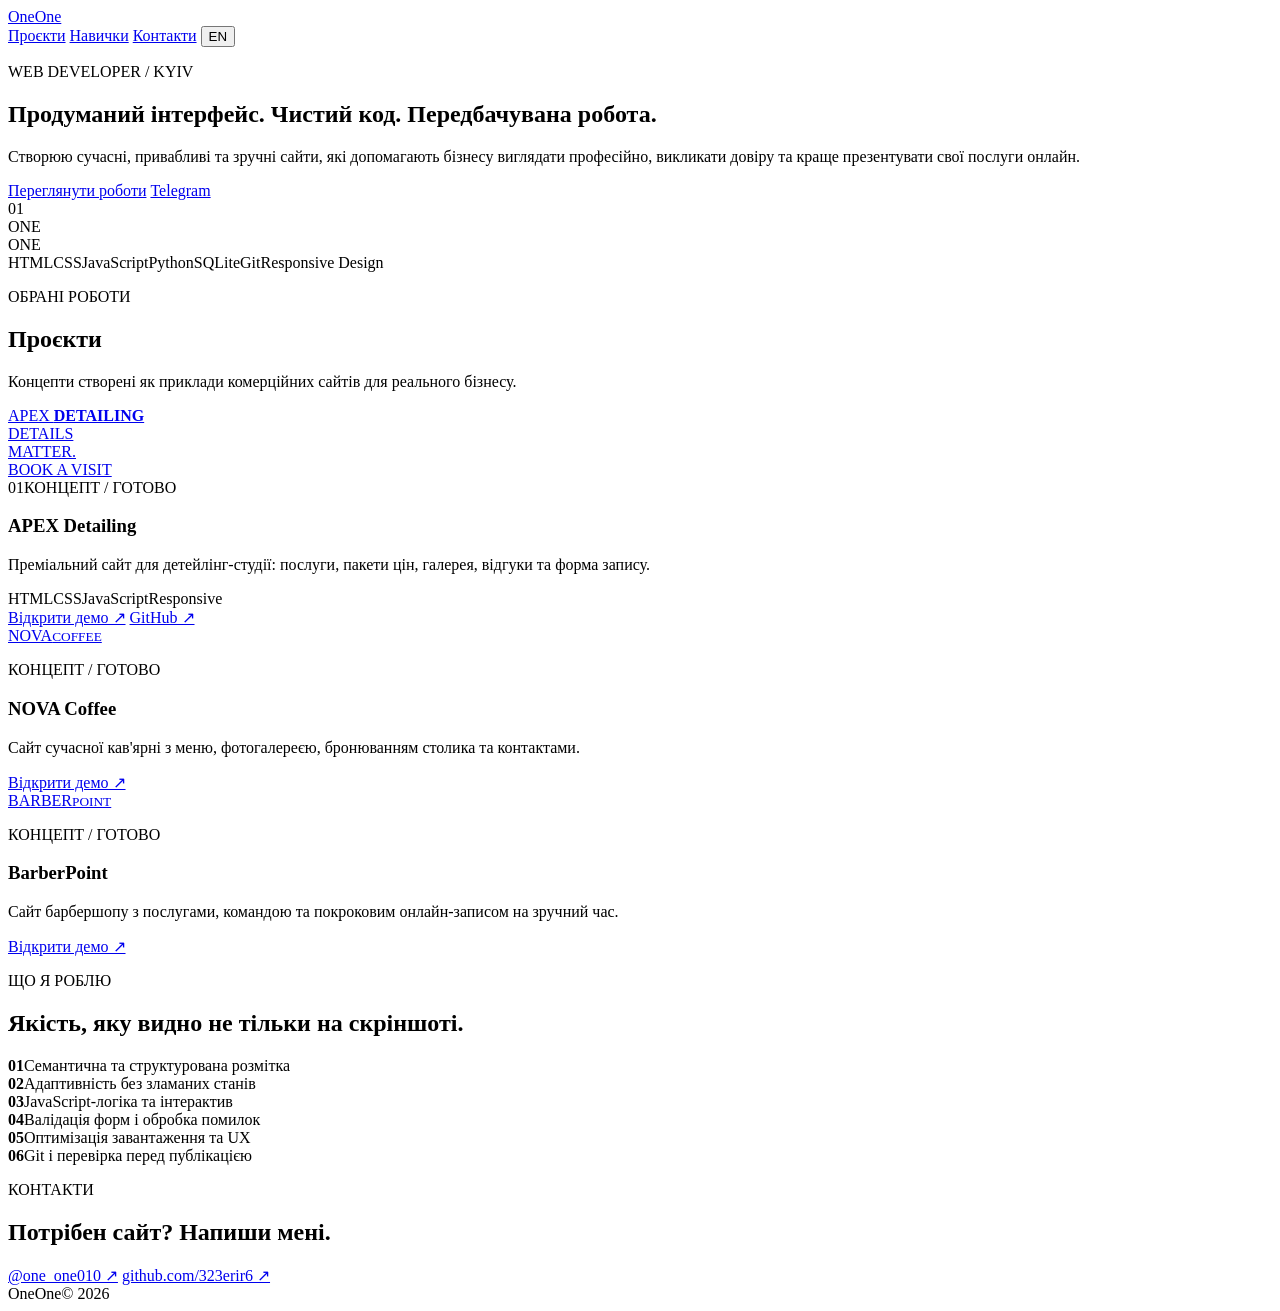
==== index.html @ 73806605 "Publish index.html" ====
<!doctype html>
<html lang="uk">
<head>
  <meta charset="UTF-8" />
  <meta name="viewport" content="width=device-width, initial-scale=1.0" />
  <meta name="description" content="OneOne — web developer portfolio. Modern websites for small businesses." />
  <meta name="theme-color" content="#0a0a0a" />
  <title>OneOne | Web Developer</title>
  <link rel="stylesheet" href="styles.css" />
  <script src="script.js" defer></script>
</head>
<body>
  <div class="noise"></div>
  <header class="nav container">
    <a class="logo" href="#top" aria-label="OneOne home">OneOne</a>
    <nav aria-label="Primary navigation">
      <a href="#projects" data-uk="Проєкти" data-en="Projects">Проєкти</a>
      <a href="#skills" data-uk="Навички" data-en="Skills">Навички</a>
      <a href="#contact" data-uk="Контакти" data-en="Contact">Контакти</a>
      <button class="lang-switch" id="langSwitch" type="button" aria-label="Change language">EN</button>
    </nav>
  </header>

  <main id="top">
    <section class="hero container">
      <div class="hero-copy">
        <p class="eyebrow" data-uk="WEB DEVELOPER / KYIV" data-en="WEB DEVELOPER / KYIV">WEB DEVELOPER / KYIV</p>
        <h1 data-uk="Продуманий інтерфейс. Чистий код. Передбачувана робота." data-en="Thoughtful interface. Clean code. Predictable behavior.">Продуманий інтерфейс. Чистий код. Передбачувана робота.</h1>
        <p class="lead" data-uk="Створюю сучасні, привабливі та зручні сайти, які допомагають бізнесу виглядати професійно, викликати довіру та краще презентувати свої послуги онлайн." data-en="I create modern, attractive and easy-to-use websites that help businesses look professional, build trust and present their services better online.">Створюю сучасні, привабливі та зручні сайти, які допомагають бізнесу виглядати професійно, викликати довіру та краще презентувати свої послуги онлайн.</p>
        <div class="actions">
          <a class="btn primary" href="#projects" data-uk="Переглянути роботи" data-en="View work">Переглянути роботи</a>
          <a class="btn secondary" href="https://t.me/one_one010" target="_blank" rel="noreferrer">Telegram</a>
        </div>
      </div>
      <div class="hero-orbit" aria-hidden="true">
        <div class="orbit-ring ring-a"></div>
        <div class="orbit-ring ring-b"></div>
        <div class="orbit-dot"></div>
        <div class="hero-code">01<br>ONE<br>ONE</div>
      </div>
    </section>

    <section class="ticker" aria-label="Technologies">
      <div class="ticker-track">
        <div class="ticker-group">
          <span>HTML</span><i></i><span>CSS</span><i></i><span>JavaScript</span><i></i><span>Python</span><i></i><span>SQLite</span><i></i><span>Git</span><i></i><span>Responsive Design</span><i></i>
        </div>
      </div>
    </section>

    <section id="projects" class="section container">
      <div class="section-head">
        <div>
          <p class="eyebrow" data-uk="ОБРАНІ РОБОТИ" data-en="SELECTED WORK">ОБРАНІ РОБОТИ</p>
          <h2 data-uk="Проєкти" data-en="Projects">Проєкти</h2>
        </div>
        <p class="section-note" data-uk="Концепти створені як приклади комерційних сайтів для реального бізнесу." data-en="Concepts created as examples of commercial websites for real businesses.">Концепти створені як приклади комерційних сайтів для реального бізнесу.</p>
      </div>

      <article class="project-featured">
        <a class="project-visual apex-preview" href="apex-detailing/index.html" aria-label="Open APEX Detailing demo">
          <div class="browser-chrome"><span></span><span></span><span></span></div>
          <div class="mock-nav">APEX <b>DETAILING</b></div>
          <div class="preview-shade" aria-hidden="true"></div>
          <div class="mock-copy">DETAILS<br>MATTER.</div>
          <div class="mock-cta">BOOK A VISIT</div>
        </a>
        <div class="project-info">
          <div class="project-meta"><span>01</span><span data-uk="КОНЦЕПТ / ГОТОВО" data-en="CONCEPT / READY">КОНЦЕПТ / ГОТОВО</span></div>
          <h3>APEX Detailing</h3>
          <p data-uk="Преміальний сайт для детейлінг-студії: послуги, пакети цін, галерея, відгуки та форма запису." data-en="Premium website for a detailing studio: services, pricing packages, gallery, testimonials and a booking form.">Преміальний сайт для детейлінг-студії: послуги, пакети цін, галерея, відгуки та форма запису.</p>
          <div class="stack"><span>HTML</span><span>CSS</span><span>JavaScript</span><span>Responsive</span></div>
          <div class="links">
            <a href="apex-detailing/index.html" data-uk="Відкрити демо ↗" data-en="Open demo ↗">Відкрити демо ↗</a>
            <a href="https://github.com/323erir6" target="_blank" rel="noreferrer">GitHub ↗</a>
          </div>
        </div>
      </article>

      <div class="grid secondary-projects">
        <article class="card project-card">
          <a class="thumb coffee-thumb" href="nova-coffee/index.html" aria-label="Open NOVA Coffee demo"><span>NOVA</span><small>COFFEE</small></a>
          <div class="card-body">
            <p class="tag" data-uk="КОНЦЕПТ / ГОТОВО" data-en="CONCEPT / READY">КОНЦЕПТ / ГОТОВО</p>
            <h3>NOVA Coffee</h3>
            <p data-uk="Сайт сучасної кав'ярні з меню, фотогалереєю, бронюванням столика та контактами." data-en="Modern cafe website with a menu, photo gallery, table reservations and contacts.">Сайт сучасної кав'ярні з меню, фотогалереєю, бронюванням столика та контактами.</p>
            <div class="links"><a href="nova-coffee/index.html" data-uk="Відкрити демо ↗" data-en="Open demo ↗">Відкрити демо ↗</a></div>
          </div>
        </article>
        <article class="card project-card">
          <a class="thumb barber-thumb" href="barberpoint/index.html" aria-label="Open BarberPoint demo"><span>BARBER</span><small>POINT</small></a>
          <div class="card-body">
            <p class="tag" data-uk="КОНЦЕПТ / ГОТОВО" data-en="CONCEPT / READY">КОНЦЕПТ / ГОТОВО</p>
            <h3>BarberPoint</h3>
            <p data-uk="Сайт барбершопу з послугами, командою та покроковим онлайн-записом на зручний час." data-en="Barbershop website with services, team profiles and step-by-step online booking.">Сайт барбершопу з послугами, командою та покроковим онлайн-записом на зручний час.</p>
            <div class="links"><a href="barberpoint/index.html" data-uk="Відкрити демо ↗" data-en="Open demo ↗">Відкрити демо ↗</a></div>
          </div>
        </article>
      </div>
    </section>

    <section id="skills" class="section container skills-section">
      <div>
        <p class="eyebrow" data-uk="ЩО Я РОБЛЮ" data-en="WHAT I DO">ЩО Я РОБЛЮ</p>
        <h2 data-uk="Якість, яку видно не тільки на скріншоті." data-en="Quality that goes beyond the screenshot.">Якість, яку видно не тільки на скріншоті.</h2>
      </div>
      <div class="capabilities">
        <div><b>01</b><span data-uk="Семантична та структурована розмітка" data-en="Semantic, structured markup">Семантична та структурована розмітка</span></div>
        <div><b>02</b><span data-uk="Адаптивність без зламаних станів" data-en="Responsive layouts without broken states">Адаптивність без зламаних станів</span></div>
        <div><b>03</b><span data-uk="JavaScript-логіка та інтерактив" data-en="JavaScript logic and interactions">JavaScript-логіка та інтерактив</span></div>
        <div><b>04</b><span data-uk="Валідація форм і обробка помилок" data-en="Form validation and error handling">Валідація форм і обробка помилок</span></div>
        <div><b>05</b><span data-uk="Оптимізація завантаження та UX" data-en="Loading performance and UX optimization">Оптимізація завантаження та UX</span></div>
        <div><b>06</b><span data-uk="Git і перевірка перед публікацією" data-en="Git and pre-release checks">Git і перевірка перед публікацією</span></div>
      </div>
    </section>

    <section id="contact" class="section container contact">
      <p class="eyebrow" data-uk="КОНТАКТИ" data-en="CONTACT">КОНТАКТИ</p>
      <h2 data-uk="Потрібен сайт? Напиши мені." data-en="Need a website? Message me.">Потрібен сайт? Напиши мені.</h2>
      <div class="contact-row">
        <a href="https://t.me/one_one010" target="_blank" rel="noreferrer">@one_one010 ↗</a>
        <a href="https://github.com/323erir6" target="_blank" rel="noreferrer">github.com/323erir6 ↗</a>
      </div>
    </section>
  </main>

  <footer class="container footer"><span>OneOne</span><span>© 2026</span></footer>
</body>
</html>
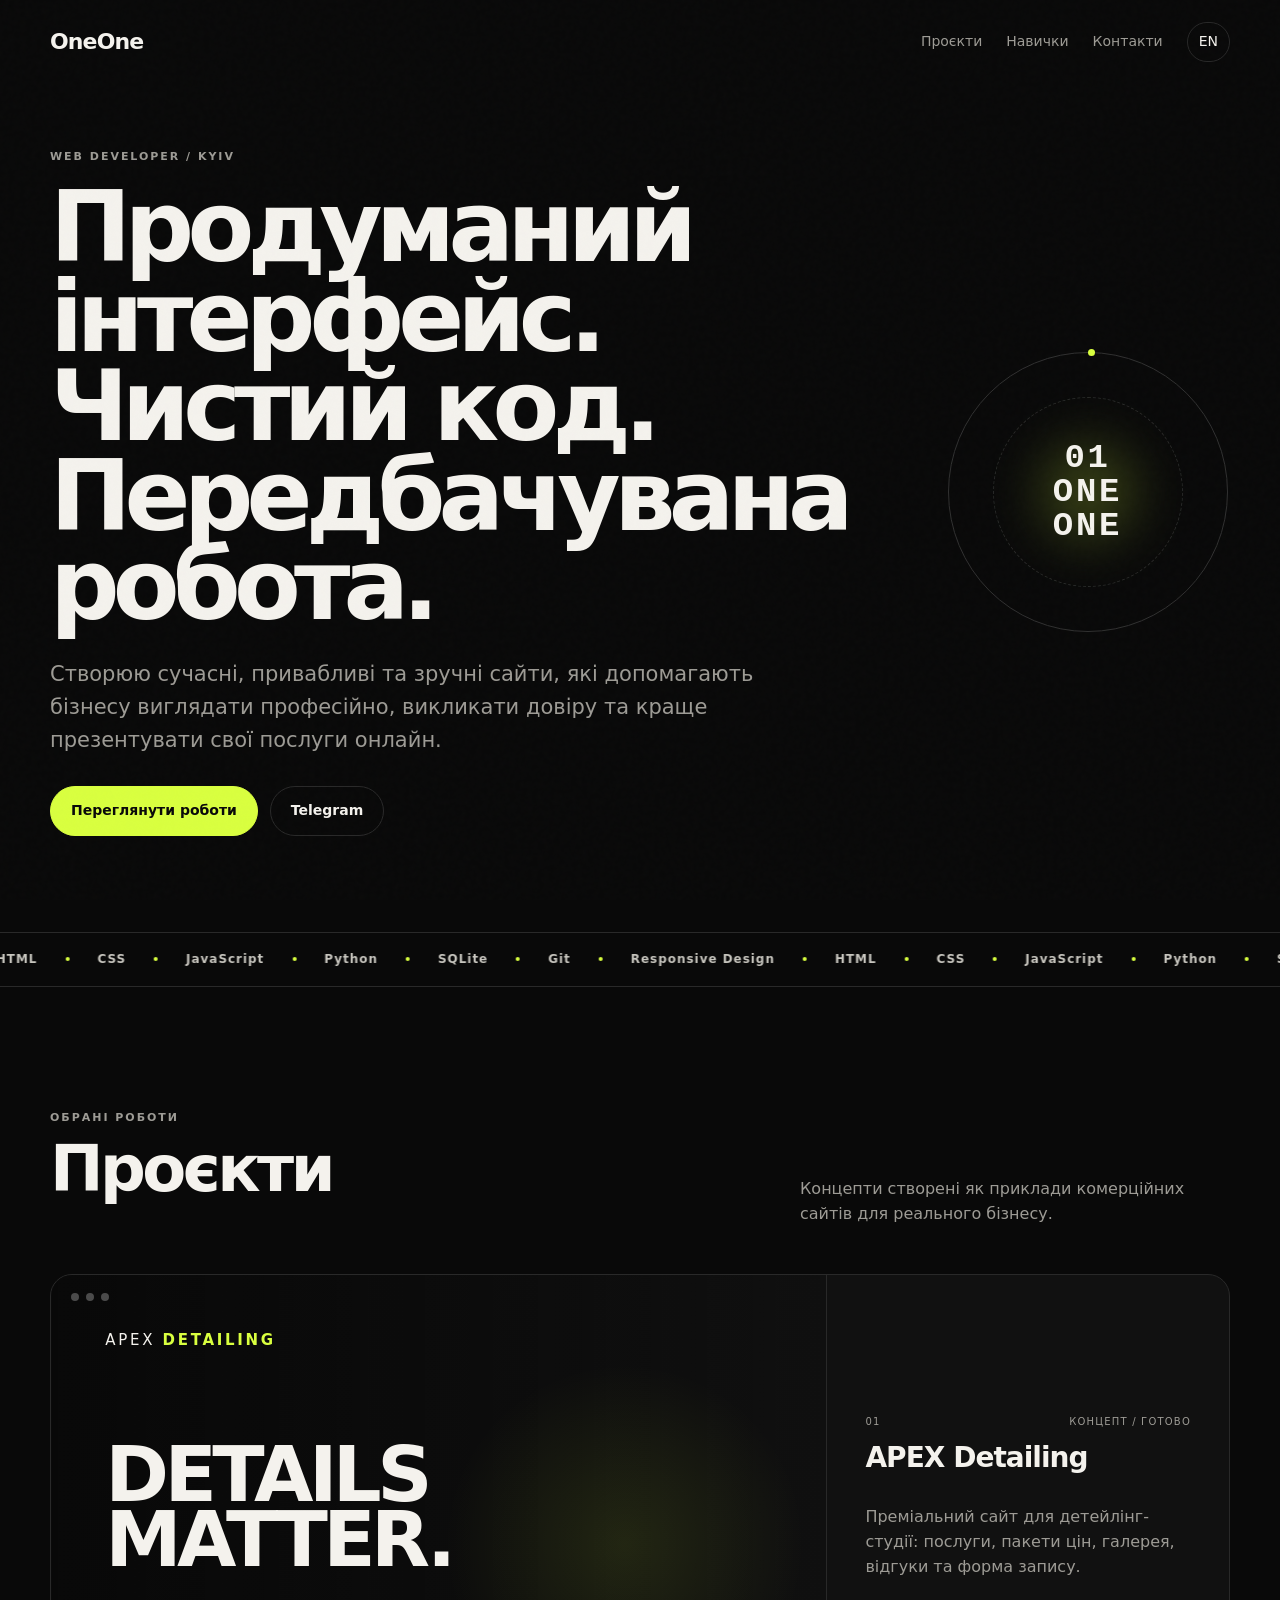
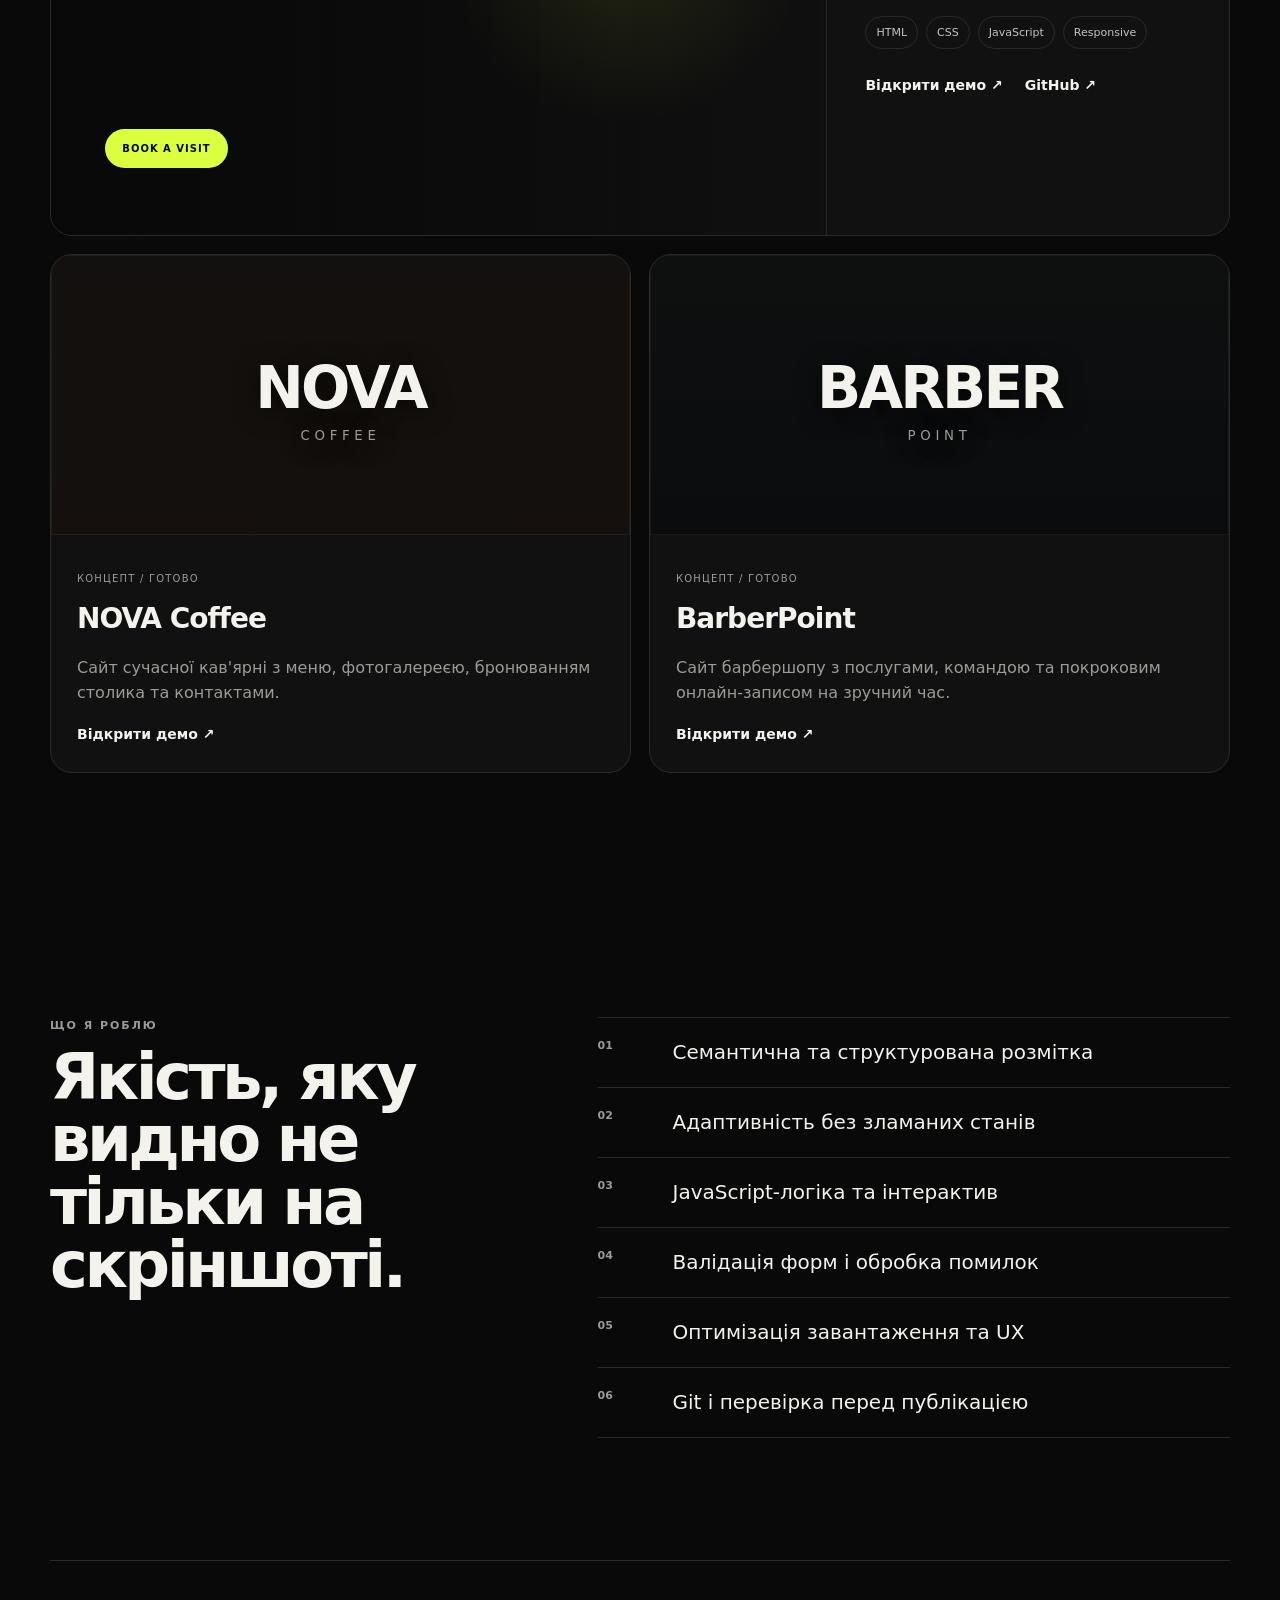
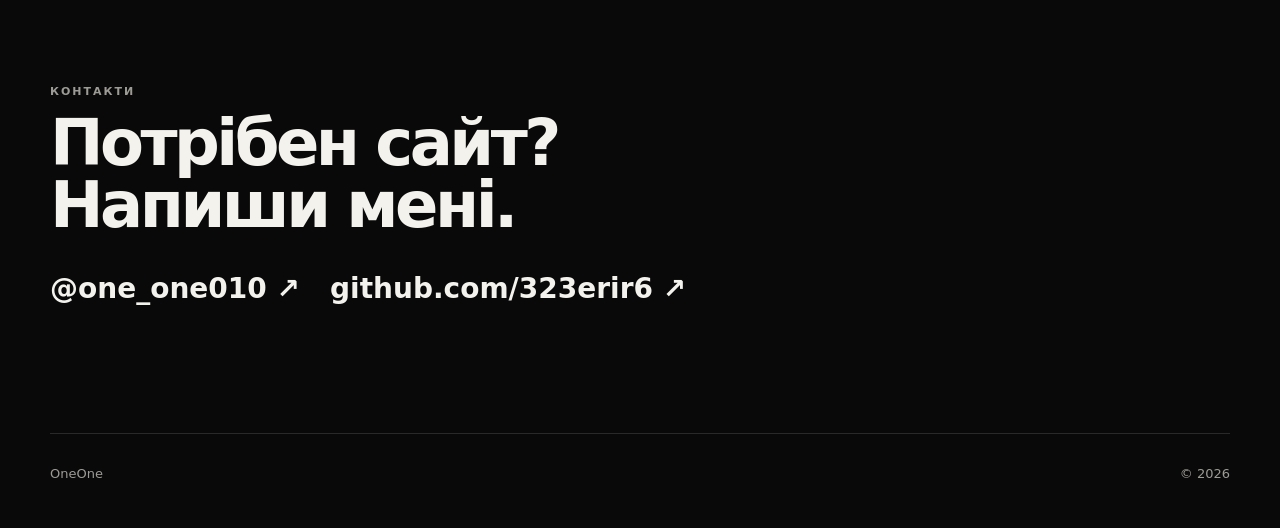
==== commit 58aeaec6: "Add production metadata, favicon, social preview and 404 page" ====
--- a/index.html
+++ b/index.html
@@ -3,11 +3,32 @@
 <head>
   <meta charset="UTF-8" />
   <meta name="viewport" content="width=device-width, initial-scale=1.0" />
-  <meta name="description" content="OneOne — web developer portfolio. Modern websites for small businesses." />
+  <meta name="description" content="OneOne — портфоліо веброзробника. Сучасні адаптивні сайти для малого бізнесу, продумані інтерфейси та інтерактивні вебрішення." />
   <meta name="theme-color" content="#0a0a0a" />
-  <title>OneOne | Web Developer</title>
+  <title>OneOne — Web Developer</title>
   <link rel="stylesheet" href="styles.css" />
   <script src="script.js" defer></script>
+
+  <!-- OneOne production metadata -->
+  <link rel="canonical" href="https://323erir6.github.io/" />
+  <link rel="icon" href="/favicon.svg" type="image/svg+xml" />
+  <link rel="icon" href="/favicon-32.png" type="image/png" sizes="32x32" />
+  <link rel="apple-touch-icon" href="/apple-touch-icon.png" />
+  <meta property="og:type" content="website" />
+  <meta property="og:site_name" content="OneOne" />
+  <meta property="og:locale" content="uk_UA" />
+  <meta property="og:title" content="OneOne — Web Developer" />
+  <meta property="og:description" content="OneOne — портфоліо веброзробника. Сучасні адаптивні сайти для малого бізнесу, продумані інтерфейси та інтерактивні вебрішення." />
+  <meta property="og:url" content="https://323erir6.github.io/" />
+  <meta property="og:image" content="https://323erir6.github.io/social-preview.png" />
+  <meta property="og:image:width" content="1200" />
+  <meta property="og:image:height" content="630" />
+  <meta property="og:image:alt" content="OneOne web developer portfolio" />
+  <meta name="twitter:card" content="summary_large_image" />
+  <meta name="twitter:title" content="OneOne — Web Developer" />
+  <meta name="twitter:description" content="OneOne — портфоліо веброзробника. Сучасні адаптивні сайти для малого бізнесу, продумані інтерфейси та інтерактивні вебрішення." />
+  <meta name="twitter:image" content="https://323erir6.github.io/social-preview.png" />
+  <!-- /OneOne production metadata -->
 </head>
 <body>
   <div class="noise"></div>
--- a/styles.css
+++ b/styles.css
@@ -0,0 +1,121 @@
+:root {
+  --bg: #090909;
+  --panel: #111111;
+  --panel-2: #171717;
+  --text: #f4f2ed;
+  --muted: #9d9b95;
+  --line: #292929;
+  --accent: #d9ff3f;
+  --radius: 22px;
+}
+* { box-sizing: border-box; }
+html { scroll-behavior: smooth; }
+body { margin: 0; font-family: Inter, ui-sans-serif, system-ui, -apple-system, BlinkMacSystemFont, "Segoe UI", sans-serif; background: var(--bg); color: var(--text); line-height: 1.55; overflow-x: hidden; }
+body::selection { background: var(--accent); color: #080808; }
+a { color: inherit; text-decoration: none; }
+button { font: inherit; }
+.noise { position: fixed; inset: 0; pointer-events: none; opacity: .025; z-index: 20; background-image: url("data:image/svg+xml,%3Csvg viewBox='0 0 180 180' xmlns='http://www.w3.org/2000/svg'%3E%3Cfilter id='n'%3E%3CfeTurbulence type='fractalNoise' baseFrequency='.9' numOctaves='4' stitchTiles='stitch'/%3E%3C/filter%3E%3Crect width='100%25' height='100%25' filter='url(%23n)' opacity='.7'/%3E%3C/svg%3E"); }
+.container { width: min(1180px, calc(100% - 44px)); margin-inline: auto; }
+.nav { min-height: 84px; display: flex; align-items: center; justify-content: space-between; position: relative; z-index: 30; }
+.logo { font-weight: 850; font-size: 22px; letter-spacing: -.04em; }
+nav { display: flex; align-items: center; gap: 24px; color: var(--muted); font-size: 14px; }
+nav a, .lang-switch { transition: color .2s ease, border-color .2s ease; }
+nav a:hover { color: var(--text); }
+.lang-switch { background: transparent; color: var(--text); border: 1px solid var(--line); border-radius: 999px; padding: 8px 11px; cursor: pointer; }
+.lang-switch:hover { border-color: #555; }
+.hero { min-height: 78vh; display: grid; grid-template-columns: minmax(0, 1.5fr) minmax(280px, .5fr); align-items: center; gap: 40px; padding: 64px 0 96px; }
+.hero-copy { position: relative; z-index: 2; }
+.eyebrow { margin: 0; letter-spacing: .18em; font-size: 11px; color: var(--muted); font-weight: 800; text-transform: uppercase; }
+h1 { font-size: clamp(52px, 7.6vw, 105px); line-height: .92; letter-spacing: -.07em; max-width: 980px; margin: 18px 0 28px; font-weight: 850; }
+h2 { font-size: clamp(40px, 5vw, 68px); letter-spacing: -.055em; line-height: .98; margin: 12px 0 30px; }
+h3 { font-size: 28px; margin: 6px 0 10px; letter-spacing: -.035em; }
+.lead { max-width: 720px; font-size: clamp(17px, 2vw, 21px); color: var(--muted); }
+.actions { display: flex; gap: 12px; margin-top: 30px; flex-wrap: wrap; }
+.btn { min-height: 50px; display: inline-flex; align-items: center; justify-content: center; padding: 0 20px; border: 1px solid var(--line); border-radius: 999px; font-weight: 750; font-size: 14px; transition: transform .2s ease, background .2s ease; }
+.btn:hover { transform: translateY(-2px); }
+.primary { background: var(--accent); color: #090909; border-color: var(--accent); }
+.secondary:hover { background: var(--panel); }
+.hero-orbit { height: 360px; position: relative; display: grid; place-items: center; overflow: hidden; }
+.orbit-ring { position: absolute; border: 1px solid #303030; border-radius: 50%; }
+.ring-a { width: 280px; height: 280px; animation: spin 18s linear infinite; }
+.ring-a::after { content: ""; width: 7px; height: 7px; border-radius: 50%; background: var(--accent); position: absolute; left: 50%; top: -4px; }
+.ring-b { width: 190px; height: 190px; border-style: dashed; opacity: .8; animation: spinReverse 16s linear infinite; }
+.orbit-dot { width: 92px; height: 92px; border-radius: 50%; background: var(--accent); filter: blur(28px); opacity: .23; }
+.hero-code { position: absolute; font: 800 34px/1 ui-monospace, SFMono-Regular, Menlo, monospace; text-align: center; letter-spacing: .08em; }
+@keyframes spin { to { transform: rotate(360deg); } }
+@keyframes spinReverse { to { transform: rotate(-360deg); } }
+.ticker { border-block: 1px solid var(--line); overflow: hidden; padding: 17px 0; color: #c8c6bf; }
+.ticker-track { width: max-content; display: flex; align-items: center; transform: translate3d(0,0,0); will-change: transform; font-weight: 750; font-size: 12px; letter-spacing: .08em; }
+.ticker-group { display: flex; flex: none; align-items: center; gap: 28px; padding-right: 28px; white-space: nowrap; }
+.ticker i { width: 4px; height: 4px; flex: 0 0 4px; border-radius: 50%; background: var(--accent); }
+.section { padding: 122px 0; }
+.section-head { display: grid; grid-template-columns: 1.1fr .9fr; gap: 60px; align-items: end; margin-bottom: 44px; }
+.section-note { color: var(--muted); max-width: 430px; justify-self: end; margin: 0 0 4px; }
+.project-featured { border: 1px solid var(--line); border-radius: var(--radius); overflow: hidden; display: grid; grid-template-columns: 1.45fr .75fr; background: var(--panel); min-height: 560px; }
+.project-visual { position: relative; overflow: hidden; min-height: 560px; border-right: 1px solid var(--line); }
+.apex-preview { background-image: linear-gradient(90deg, rgba(7,7,7,.86) 0%, rgba(7,7,7,.56) 48%, rgba(7,7,7,.14) 100%), url("https://images.unsplash.com/photo-1711513503795-05712fef15cd?auto=format&fit=crop&w=1800&q=82"); background-size: cover; background-position: center; display: block; }
+.browser-chrome { position: absolute; top: 18px; left: 20px; display: flex; gap: 7px; }
+.browser-chrome span { width: 8px; height: 8px; border-radius: 50%; background: #4b4b4b; }
+.mock-nav { position: absolute; top: 54px; left: 7%; font-size: 15px; letter-spacing: .18em; }
+.mock-nav b { color: var(--accent); }
+.mock-copy { position: absolute; left: 7%; top: 30%; font-size: clamp(48px, 6vw, 88px); line-height: .84; font-weight: 900; letter-spacing: -.06em; z-index: 3; }
+.mock-cta { position: absolute; left: 7%; bottom: 12%; background: var(--accent); color: #080808; font-weight: 850; font-size: 10px; letter-spacing: .1em; border-radius: 999px; padding: 12px 17px; z-index: 4; }
+.preview-shade { position:absolute; inset:0; background: radial-gradient(circle at 74% 48%, rgba(217,255,63,.10), transparent 28%); pointer-events:none; }
+.project-info { padding: 42px 38px; display: flex; flex-direction: column; justify-content: center; }
+.project-meta { display: flex; justify-content: space-between; gap: 18px; color: var(--muted); font-size: 10px; letter-spacing: .12em; }
+.project-info p { color: var(--muted); }
+.stack { display: flex; flex-wrap: wrap; gap: 8px; margin: 20px 0 26px; }
+.stack span { border: 1px solid var(--line); padding: 7px 10px; border-radius: 999px; color: #c6c4bd; font-size: 11px; }
+.links { display: flex; gap: 22px; flex-wrap: wrap; font-weight: 760; font-size: 14px; }
+.links a:hover { color: var(--accent); }
+.grid { display: grid; grid-template-columns: repeat(2, 1fr); gap: 18px; }
+.secondary-projects { margin-top: 18px; }
+.card { border: 1px solid var(--line); border-radius: var(--radius); overflow: hidden; background: var(--panel); }
+.thumb { height: 280px; display: grid; place-items: center; align-content: center; text-align: center; background: var(--panel-2); }
+.thumb span { font-size: clamp(35px, 5vw, 58px); font-weight: 900; letter-spacing: -.05em; }
+.thumb small { letter-spacing: .35em; color: var(--muted); margin-top: -8px; }
+.coffee-thumb { position:relative; isolation:isolate; background: linear-gradient(rgba(22,15,10,.35),rgba(22,15,10,.68)), url("https://images.unsplash.com/photo-1769184618290-3306edcc3b02?auto=format&fit=crop&w=1400&q=82") center/cover; }
+.barber-thumb { position:relative; isolation:isolate; background: linear-gradient(rgba(8,10,12,.28),rgba(8,10,12,.7)), url("https://images.unsplash.com/photo-1759134248487-e8baaf31e33e?auto=format&fit=crop&w=1400&q=82") center/cover; }
+.coffee-thumb::after,.barber-thumb::after{content:"";position:absolute;inset:0;border:1px solid rgba(255,255,255,.06);pointer-events:none}.coffee-thumb span,.coffee-thumb small,.barber-thumb span,.barber-thumb small{position:relative;z-index:2;text-shadow:0 4px 24px rgba(0,0,0,.6)}
+.project-card .thumb{transition:transform .35s ease,filter .35s ease}.project-card:hover .thumb{filter:brightness(1.08)}.project-card .links{margin-top:18px}
+.card-body { padding: 26px; }
+.card-body p { color: var(--muted); }
+.tag { font-size: 10px; text-transform: uppercase; letter-spacing: .12em; }
+.skills-section { display: grid; grid-template-columns: .85fr 1.15fr; gap: 80px; align-items: start; }
+.capabilities { border-top: 1px solid var(--line); }
+.capabilities > div { display: grid; grid-template-columns: 60px 1fr; gap: 15px; border-bottom: 1px solid var(--line); padding: 19px 0; }
+.capabilities b { color: var(--muted); font-size: 11px; }
+.capabilities span { font-size: 20px; }
+.contact { border-top: 1px solid var(--line); }
+.contact h2 { max-width: 760px; }
+.contact-row { display: flex; gap: 30px; flex-wrap: wrap; margin-top: 26px; }
+.contact-row a { font-size: clamp(18px, 2.5vw, 28px); font-weight: 780; }
+.contact-row a:hover { color: var(--accent); }
+.footer { padding: 30px 0 44px; border-top: 1px solid var(--line); display: flex; justify-content: space-between; color: var(--muted); font-size: 13px; }
+@media (max-width: 900px) {
+  nav a { display: none; }
+  .hero { grid-template-columns: 1fr; min-height: auto; padding-top: 80px; overflow: hidden; }
+  .hero-copy { min-width: 0; }
+  .hero-orbit { height: 220px; }
+  .ring-a { width: 190px; height: 190px; }
+  .ring-b { width: 125px; height: 125px; }
+  .section-head, .skills-section { grid-template-columns: 1fr; gap: 28px; }
+  .section-note { justify-self: start; }
+  .project-featured { grid-template-columns: 1fr; }
+  .project-visual { border-right: 0; border-bottom: 1px solid var(--line); min-height: 430px; }
+  .grid { grid-template-columns: 1fr; }
+}
+@media (max-width: 600px) {
+  .container { width: min(100% - 28px, 1180px); }
+  .nav { min-height: 70px; }
+  .section { padding: 86px 0; }
+  h1 { font-size: clamp(44px, 13vw, 62px); letter-spacing: -.06em; }
+  .project-info { padding: 30px 22px; }
+  .project-visual { min-height: 360px; }
+  .mock-copy { top: 31%; font-size: 54px; }
+  .mock-car { width: 78%; right: -14%; }
+  .thumb { height: 220px; }
+}
+@media (prefers-reduced-motion: reduce) {
+  * { scroll-behavior: auto !important; animation-duration: .001ms !important; animation-iteration-count: 1 !important; }
+}
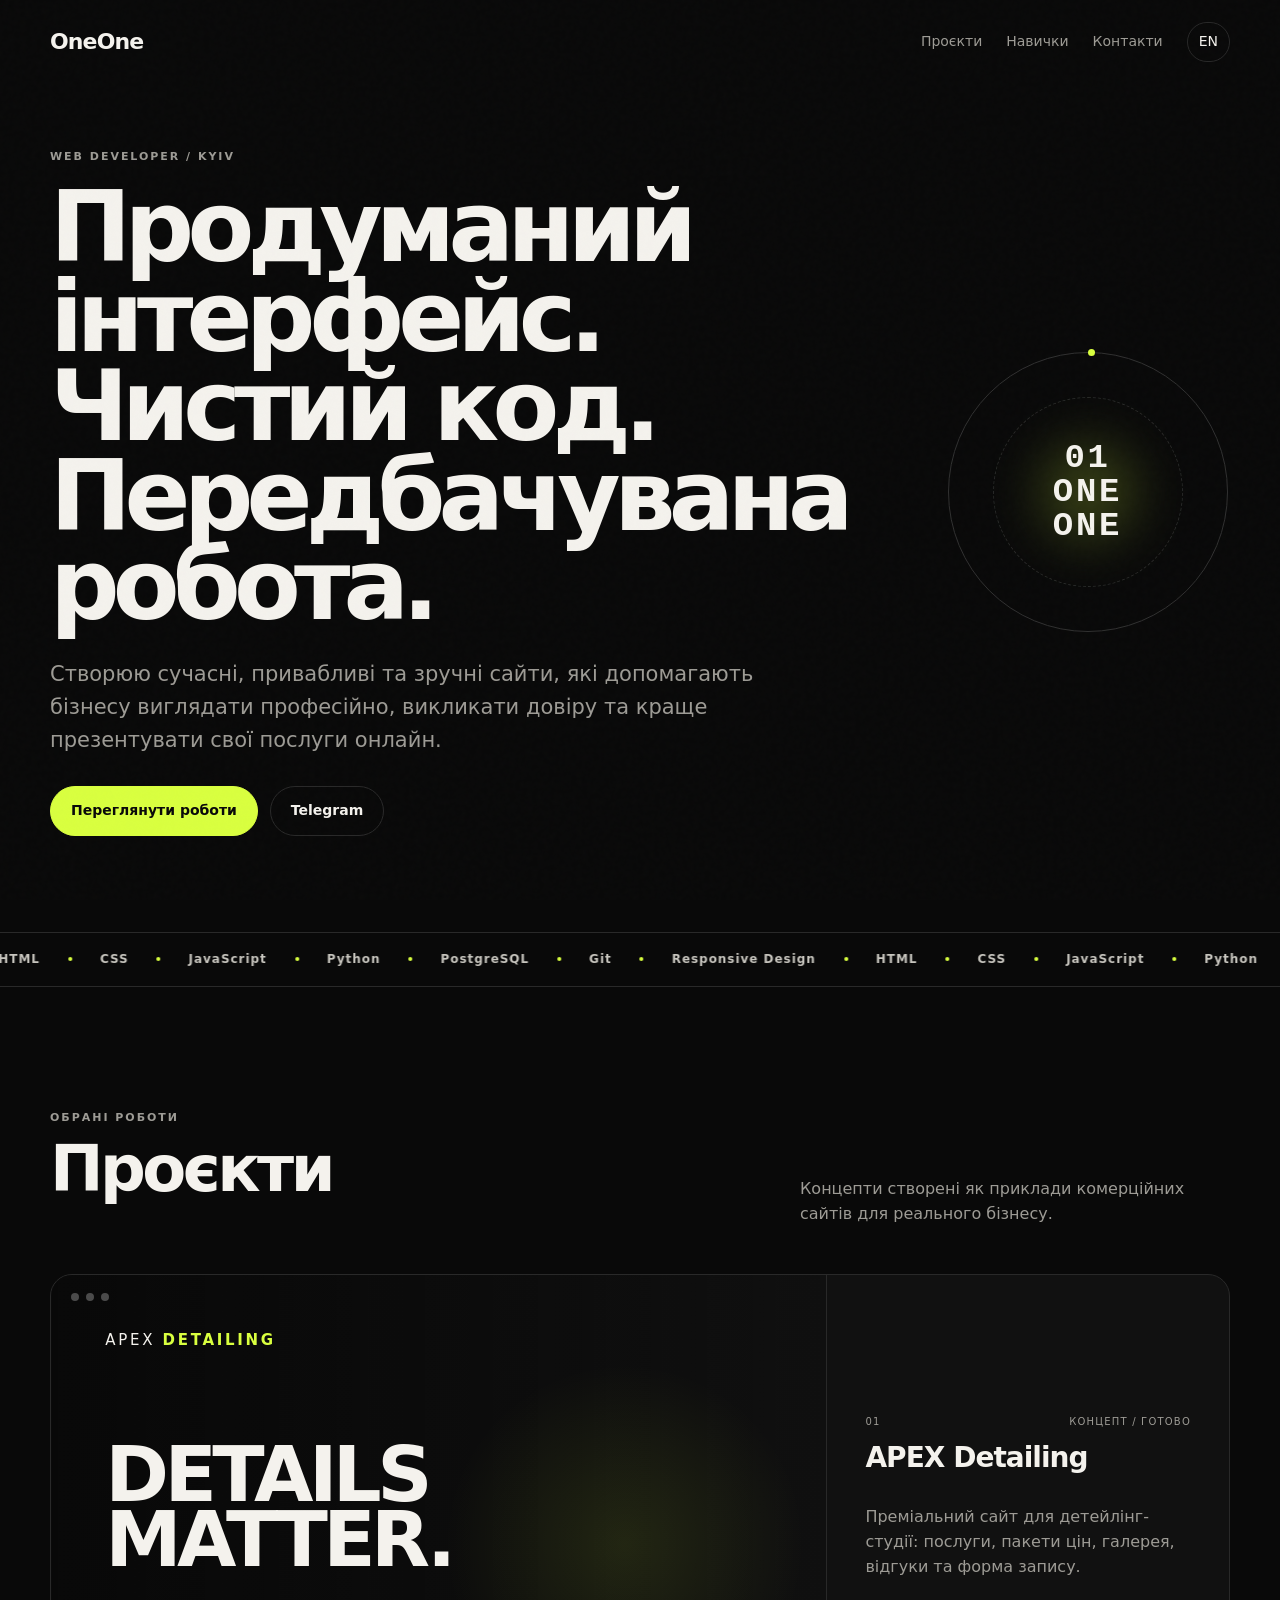
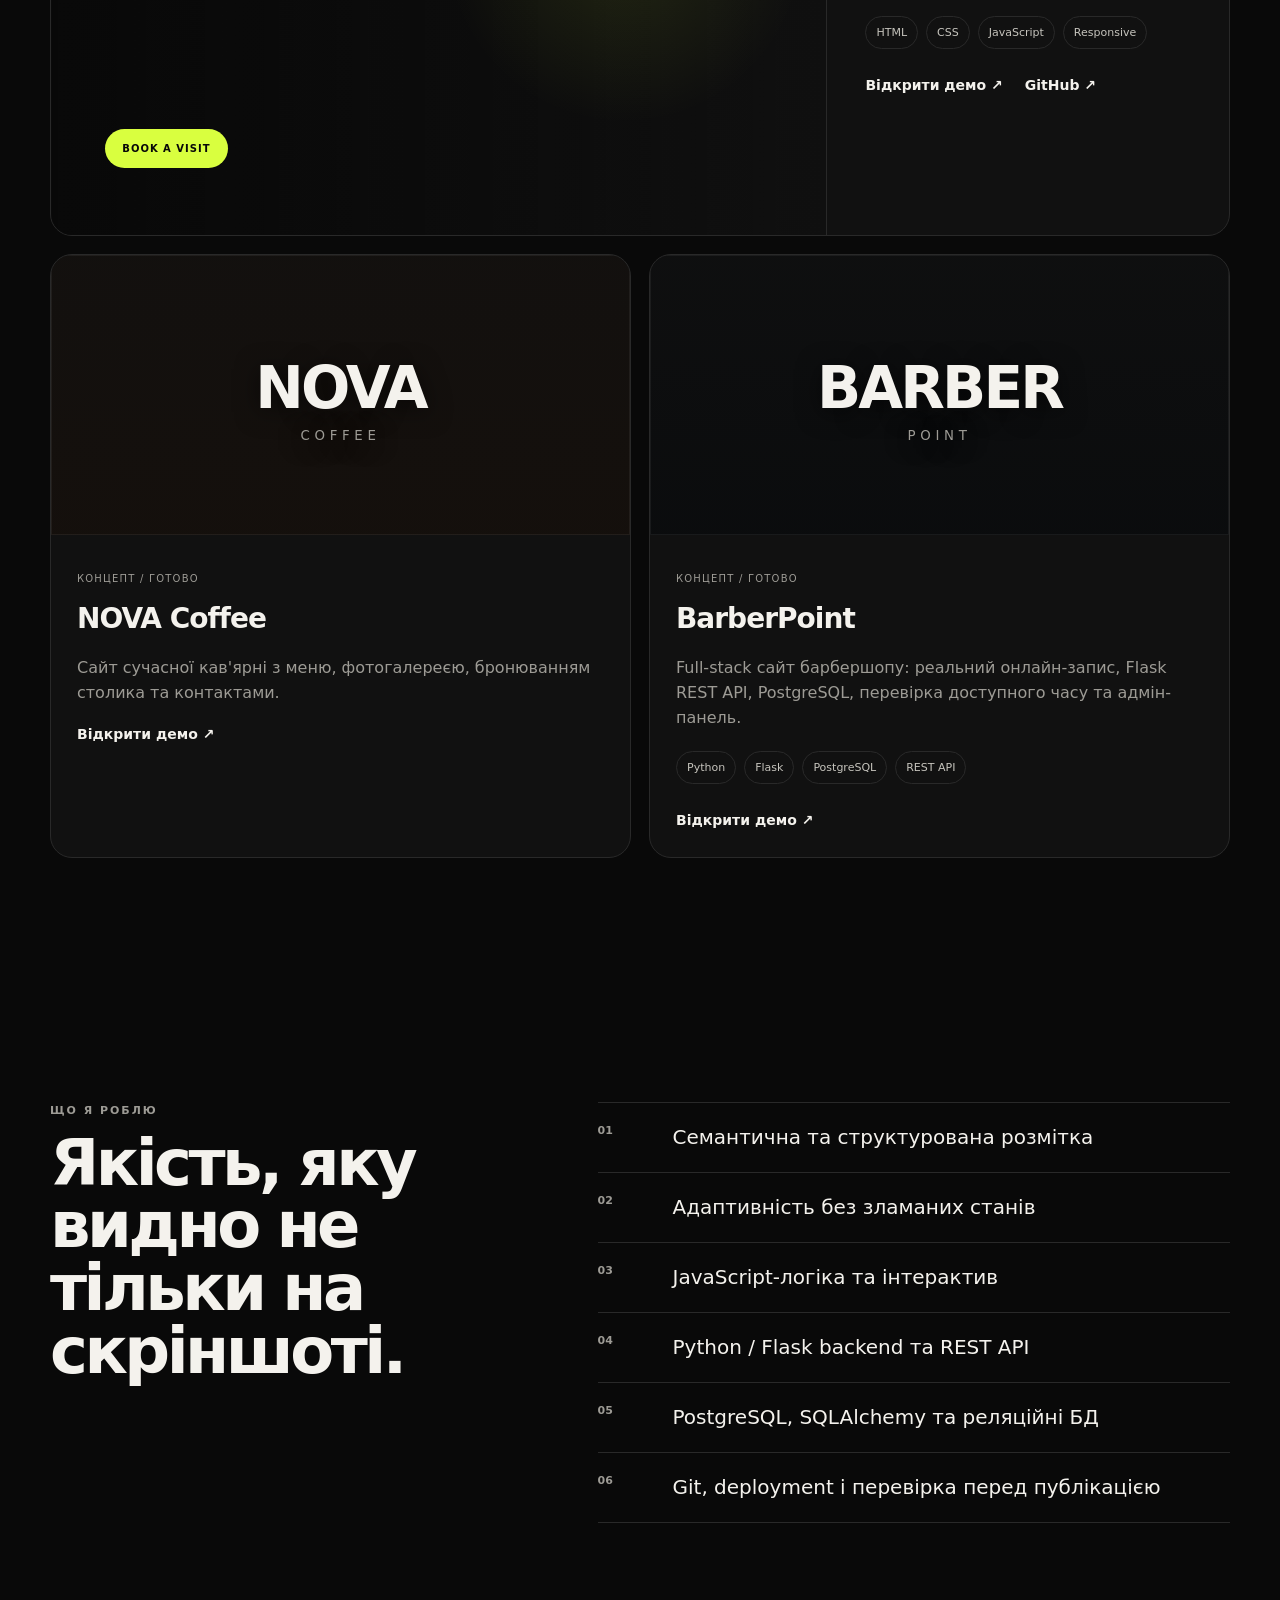
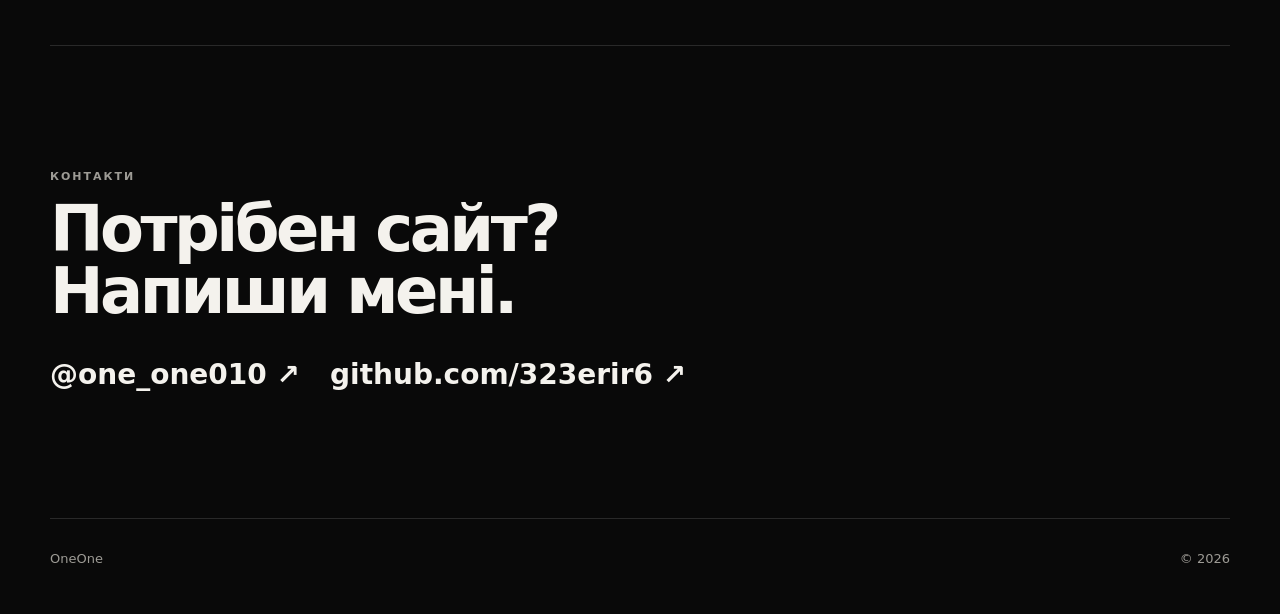
==== commit f374f414: "Show BarberPoint full-stack backend and PostgreSQL work" ====
--- a/index.html
+++ b/index.html
@@ -64,7 +64,7 @@
     <section class="ticker" aria-label="Technologies">
       <div class="ticker-track">
         <div class="ticker-group">
-          <span>HTML</span><i></i><span>CSS</span><i></i><span>JavaScript</span><i></i><span>Python</span><i></i><span>SQLite</span><i></i><span>Git</span><i></i><span>Responsive Design</span><i></i>
+          <span>HTML</span><i></i><span>CSS</span><i></i><span>JavaScript</span><i></i><span>Python</span><i></i><span>PostgreSQL</span><i></i><span>Git</span><i></i><span>Responsive Design</span><i></i>
         </div>
       </div>
     </section>
@@ -113,7 +113,8 @@
           <div class="card-body">
             <p class="tag" data-uk="КОНЦЕПТ / ГОТОВО" data-en="CONCEPT / READY">КОНЦЕПТ / ГОТОВО</p>
             <h3>BarberPoint</h3>
-            <p data-uk="Сайт барбершопу з послугами, командою та покроковим онлайн-записом на зручний час." data-en="Barbershop website with services, team profiles and step-by-step online booking.">Сайт барбершопу з послугами, командою та покроковим онлайн-записом на зручний час.</p>
+            <p data-uk="Full-stack сайт барбершопу: реальний онлайн-запис, Flask REST API, PostgreSQL, перевірка доступного часу та адмін-панель." data-en="Full-stack barbershop website with real booking, a Flask REST API, PostgreSQL, availability checks and an admin panel.">Full-stack сайт барбершопу: реальний онлайн-запис, Flask REST API, PostgreSQL, перевірка доступного часу та адмін-панель.</p>
+            <div class="stack"><span>Python</span><span>Flask</span><span>PostgreSQL</span><span>REST API</span></div>
             <div class="links"><a href="barberpoint/index.html" data-uk="Відкрити демо ↗" data-en="Open demo ↗">Відкрити демо ↗</a></div>
           </div>
         </article>
@@ -129,9 +130,9 @@
         <div><b>01</b><span data-uk="Семантична та структурована розмітка" data-en="Semantic, structured markup">Семантична та структурована розмітка</span></div>
         <div><b>02</b><span data-uk="Адаптивність без зламаних станів" data-en="Responsive layouts without broken states">Адаптивність без зламаних станів</span></div>
         <div><b>03</b><span data-uk="JavaScript-логіка та інтерактив" data-en="JavaScript logic and interactions">JavaScript-логіка та інтерактив</span></div>
-        <div><b>04</b><span data-uk="Валідація форм і обробка помилок" data-en="Form validation and error handling">Валідація форм і обробка помилок</span></div>
-        <div><b>05</b><span data-uk="Оптимізація завантаження та UX" data-en="Loading performance and UX optimization">Оптимізація завантаження та UX</span></div>
-        <div><b>06</b><span data-uk="Git і перевірка перед публікацією" data-en="Git and pre-release checks">Git і перевірка перед публікацією</span></div>
+        <div><b>04</b><span data-uk="Python / Flask backend та REST API" data-en="Python / Flask backend and REST APIs">Python / Flask backend та REST API</span></div>
+        <div><b>05</b><span data-uk="PostgreSQL, SQLAlchemy та реляційні БД" data-en="PostgreSQL, SQLAlchemy and relational databases">PostgreSQL, SQLAlchemy та реляційні БД</span></div>
+        <div><b>06</b><span data-uk="Git, deployment і перевірка перед публікацією" data-en="Git, deployment and pre-release checks">Git, deployment і перевірка перед публікацією</span></div>
       </div>
     </section>
 
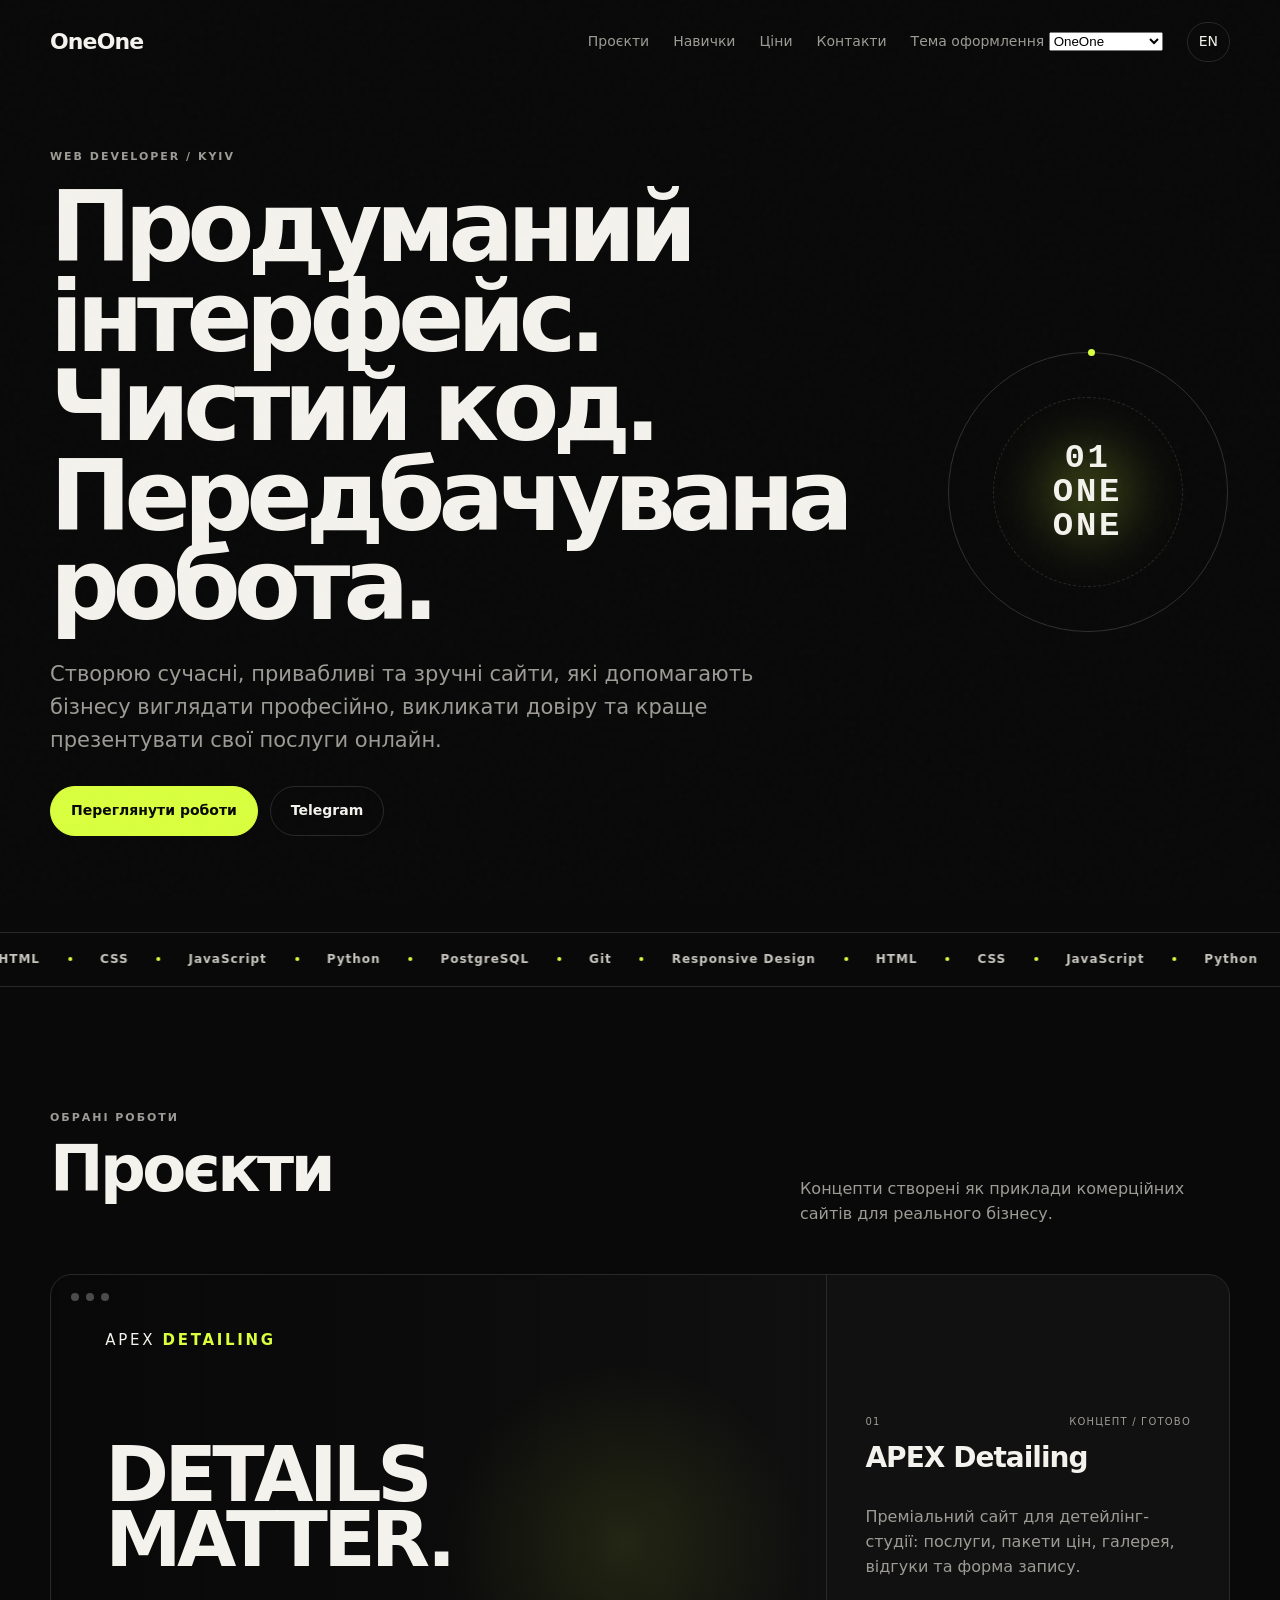
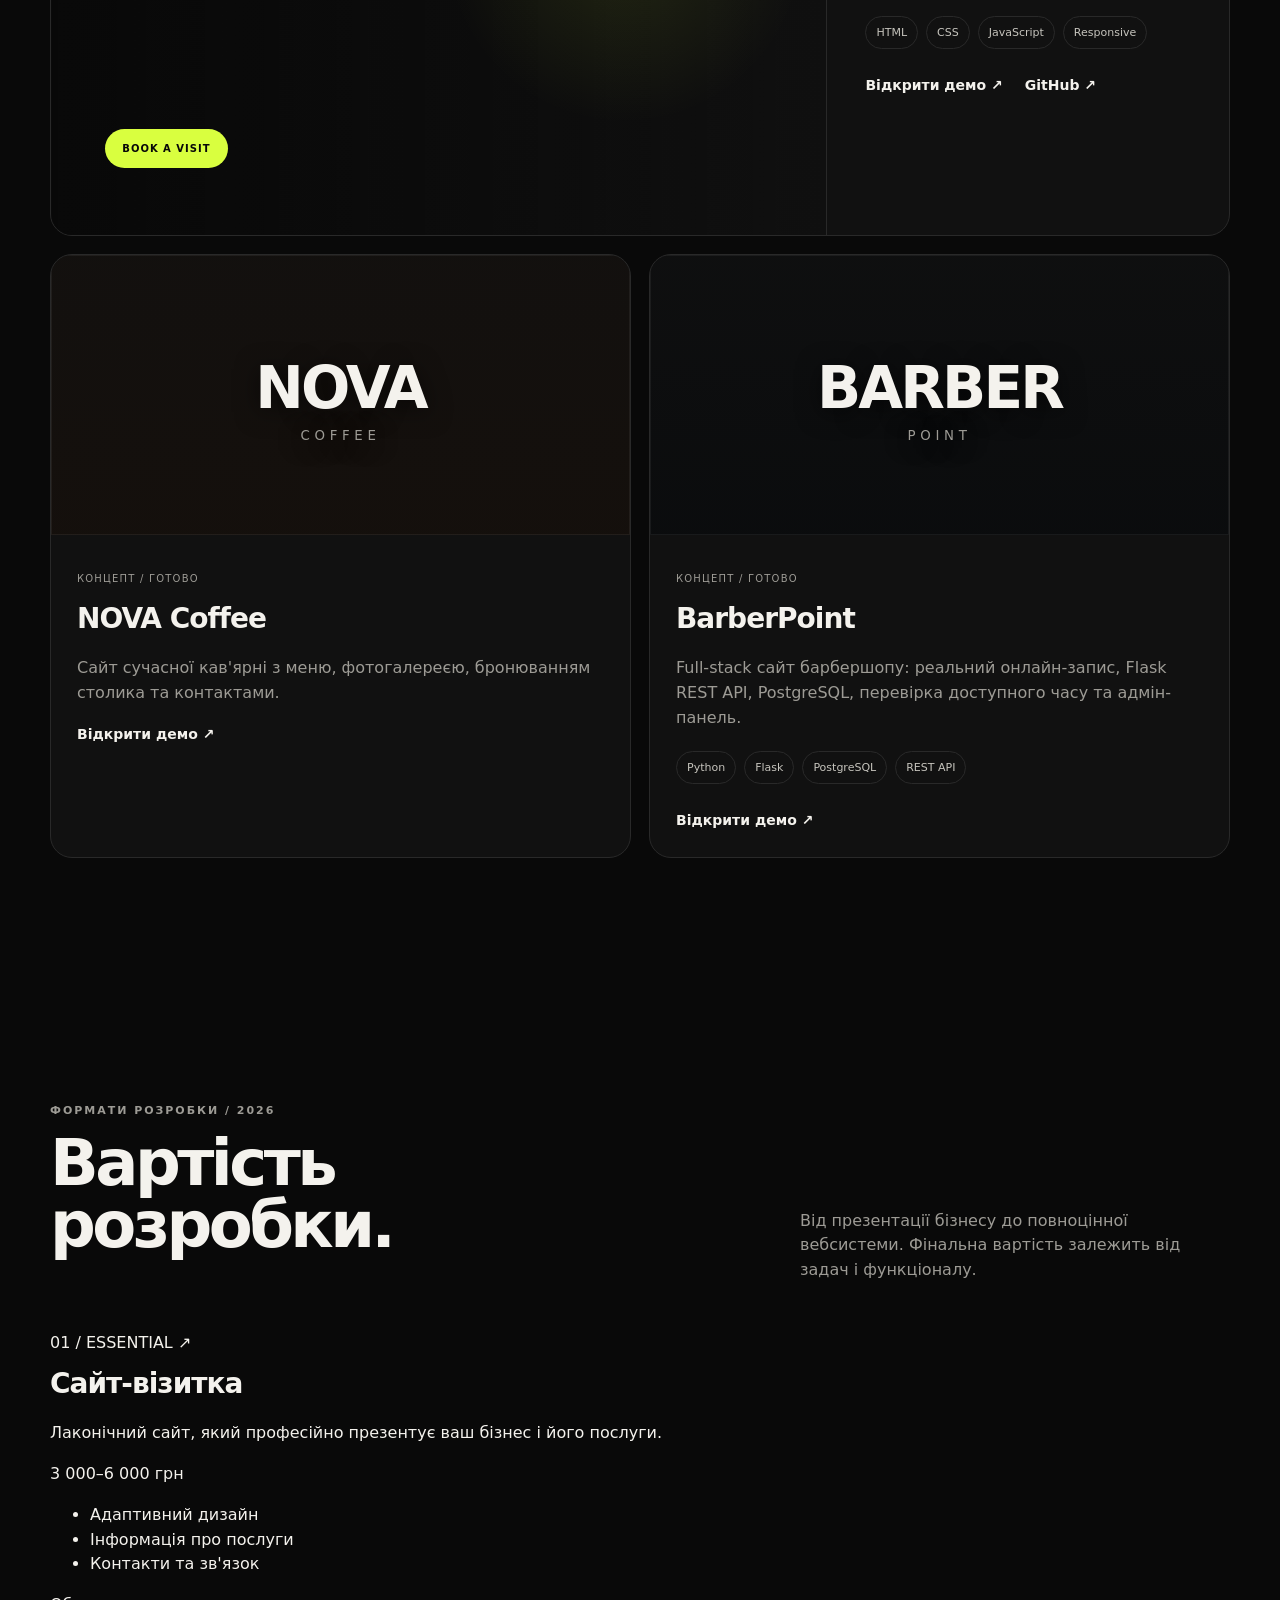
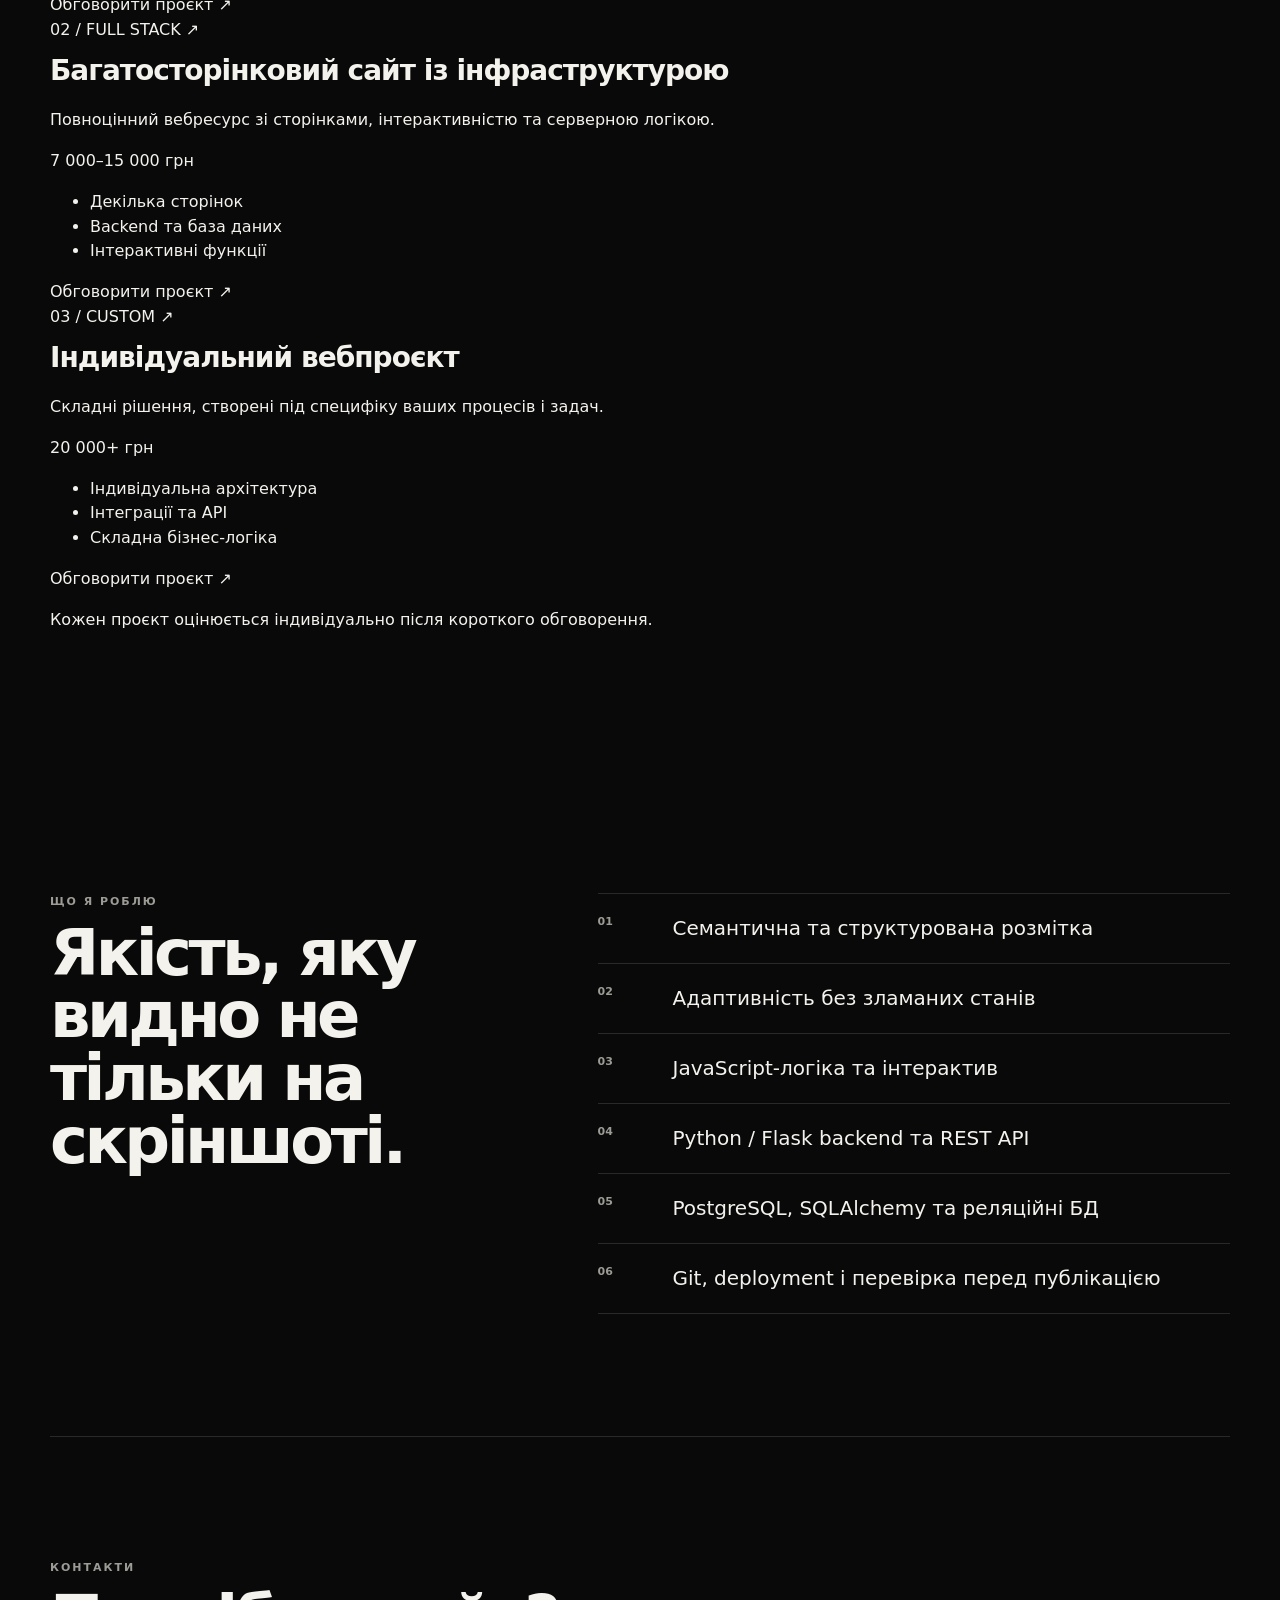
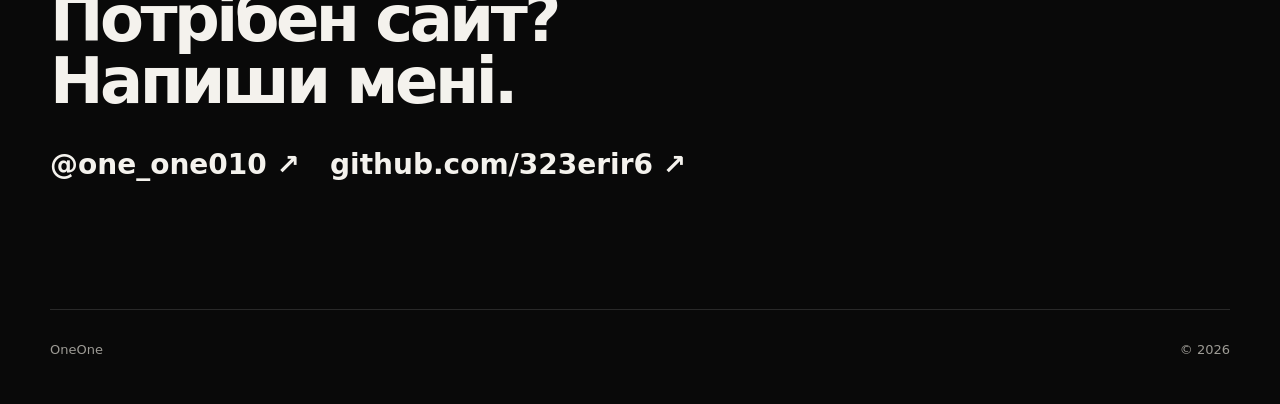
==== commit 219f5817: "Add OneOne price plans and five-theme switcher" ====
--- a/index.html
+++ b/index.html
@@ -1,13 +1,21 @@
 <!doctype html>
-<html lang="uk">
+<html lang="uk" data-theme="oneone">
 <head>
   <meta charset="UTF-8" />
   <meta name="viewport" content="width=device-width, initial-scale=1.0" />
   <meta name="description" content="OneOne — портфоліо веброзробника. Сучасні адаптивні сайти для малого бізнесу, продумані інтерфейси та інтерактивні вебрішення." />
   <meta name="theme-color" content="#0a0a0a" />
   <title>OneOne — Web Developer</title>
-  <link rel="stylesheet" href="styles.css" />
-  <script src="script.js" defer></script>
+  <script>
+    try {
+      const storedTheme = localStorage.getItem('oneone-theme');
+      if (['oneone', 'light', 'apex', 'nova', 'barber'].includes(storedTheme)) {
+        document.documentElement.dataset.theme = storedTheme;
+      }
+    } catch {}
+  </script>
+  <link rel="stylesheet" href="styles.css?v=20261103-pricing-themes1" />
+  <script src="script.js?v=20261103-pricing-themes1" defer></script>
 
   <!-- OneOne production metadata -->
   <link rel="canonical" href="https://323erir6.github.io/" />
@@ -37,7 +45,19 @@
     <nav aria-label="Primary navigation">
       <a href="#projects" data-uk="Проєкти" data-en="Projects">Проєкти</a>
       <a href="#skills" data-uk="Навички" data-en="Skills">Навички</a>
+      <a href="#pricing" data-uk="Ціни" data-en="Pricing">Ціни</a>
       <a href="#contact" data-uk="Контакти" data-en="Contact">Контакти</a>
+      <div class="theme-picker">
+        <span class="theme-swatch" aria-hidden="true"></span>
+        <label class="visually-hidden" for="themeSelect" data-uk="Тема оформлення" data-en="Visual theme">Тема оформлення</label>
+        <select id="themeSelect" name="theme">
+          <option value="oneone">OneOne</option>
+          <option value="light" data-uk="Світла" data-en="White">Світла</option>
+          <option value="apex">APEX Detailing</option>
+          <option value="nova">NOVA Coffee</option>
+          <option value="barber">BarberPoint</option>
+        </select>
+      </div>
       <button class="lang-switch" id="langSwitch" type="button" aria-label="Change language">EN</button>
     </nav>
   </header>
@@ -121,6 +141,70 @@
       </div>
     </section>
 
+
+    <section id="pricing" class="section pricing-section">
+      <div class="container">
+        <div class="section-head pricing-head">
+          <div>
+            <p class="eyebrow" data-uk="ФОРМАТИ РОЗРОБКИ / 2026" data-en="DEVELOPMENT OPTIONS / 2026">ФОРМАТИ РОЗРОБКИ / 2026</p>
+            <h2 data-uk="Вартість розробки." data-en="Development pricing.">Вартість розробки.</h2>
+          </div>
+          <p class="section-note" data-uk="Від презентації бізнесу до повноцінної вебсистеми. Фінальна вартість залежить від задач і функціоналу." data-en="From a business presentation to a full web system. The final cost depends on scope and functionality.">Від презентації бізнесу до повноцінної вебсистеми. Фінальна вартість залежить від задач і функціоналу.</p>
+        </div>
+
+        <div class="pricing-grid">
+          <article class="pricing-card">
+            <div class="pricing-card-top">
+              <span class="pricing-index">01 / ESSENTIAL</span>
+              <span class="pricing-mark" aria-hidden="true">↗</span>
+            </div>
+            <h3 data-uk="Сайт-візитка" data-en="Business website">Сайт-візитка</h3>
+            <p class="pricing-description" data-uk="Лаконічний сайт, який професійно презентує ваш бізнес і його послуги." data-en="A focused website that professionally presents your business and its services.">Лаконічний сайт, який професійно презентує ваш бізнес і його послуги.</p>
+            <div class="pricing-amount">3 000–6 000 <span data-uk="грн" data-en="UAH">грн</span></div>
+            <ul class="pricing-features">
+              <li data-uk="Адаптивний дизайн" data-en="Responsive design">Адаптивний дизайн</li>
+              <li data-uk="Інформація про послуги" data-en="Services overview">Інформація про послуги</li>
+              <li data-uk="Контакти та зв'язок" data-en="Contacts and inquiries">Контакти та зв'язок</li>
+            </ul>
+            <a class="pricing-cta" href="#contact" data-uk="Обговорити проєкт ↗" data-en="Discuss a project ↗">Обговорити проєкт ↗</a>
+          </article>
+
+          <article class="pricing-card pricing-card-featured">
+            <div class="pricing-card-top">
+              <span class="pricing-index">02 / FULL STACK</span>
+              <span class="pricing-mark" aria-hidden="true">↗</span>
+            </div>
+            <h3 data-uk="Багатосторінковий сайт із інфраструктурою" data-en="Multi-page website with infrastructure">Багатосторінковий сайт із інфраструктурою</h3>
+            <p class="pricing-description" data-uk="Повноцінний вебресурс зі сторінками, інтерактивністю та серверною логікою." data-en="A complete website with multiple pages, interactive features and server-side logic.">Повноцінний вебресурс зі сторінками, інтерактивністю та серверною логікою.</p>
+            <div class="pricing-amount">7 000–15 000 <span data-uk="грн" data-en="UAH">грн</span></div>
+            <ul class="pricing-features">
+              <li data-uk="Декілька сторінок" data-en="Multiple pages">Декілька сторінок</li>
+              <li data-uk="Backend та база даних" data-en="Backend and database">Backend та база даних</li>
+              <li data-uk="Інтерактивні функції" data-en="Interactive features">Інтерактивні функції</li>
+            </ul>
+            <a class="pricing-cta" href="#contact" data-uk="Обговорити проєкт ↗" data-en="Discuss a project ↗">Обговорити проєкт ↗</a>
+          </article>
+
+          <article class="pricing-card">
+            <div class="pricing-card-top">
+              <span class="pricing-index">03 / CUSTOM</span>
+              <span class="pricing-mark" aria-hidden="true">↗</span>
+            </div>
+            <h3 data-uk="Індивідуальний вебпроєкт" data-en="Custom web project">Індивідуальний вебпроєкт</h3>
+            <p class="pricing-description" data-uk="Складні рішення, створені під специфіку ваших процесів і задач." data-en="Advanced solutions built around your specific processes and requirements.">Складні рішення, створені під специфіку ваших процесів і задач.</p>
+            <div class="pricing-amount">20 000+ <span data-uk="грн" data-en="UAH">грн</span></div>
+            <ul class="pricing-features">
+              <li data-uk="Індивідуальна архітектура" data-en="Custom architecture">Індивідуальна архітектура</li>
+              <li data-uk="Інтеграції та API" data-en="Integrations and APIs">Інтеграції та API</li>
+              <li data-uk="Складна бізнес-логіка" data-en="Advanced business logic">Складна бізнес-логіка</li>
+            </ul>
+            <a class="pricing-cta" href="#contact" data-uk="Обговорити проєкт ↗" data-en="Discuss a project ↗">Обговорити проєкт ↗</a>
+          </article>
+        </div>
+        <p class="pricing-footnote" data-uk="Кожен проєкт оцінюється індивідуально після короткого обговорення." data-en="Every project is estimated individually after a short discussion.">Кожен проєкт оцінюється індивідуально після короткого обговорення.</p>
+      </div>
+    </section>
+
     <section id="skills" class="section container skills-section">
       <div>
         <p class="eyebrow" data-uk="ЩО Я РОБЛЮ" data-en="WHAT I DO">ЩО Я РОБЛЮ</p>
--- a/styles.css
+++ b/styles.css
@@ -119,3 +119,32 @@
 @media (prefers-reduced-motion: reduce) {
   * { scroll-behavior: auto !important; animation-duration: .001ms !important; animation-iteration-count: 1 !important; }
 }
+
+/* custom-scrollbar */
+html{
+  scrollbar-width:thin;
+  scrollbar-color:#3c4130 #090909;
+}
+::-webkit-scrollbar{
+  width:9px;
+  height:9px;
+}
+::-webkit-scrollbar-track{
+  background:#090909;
+}
+::-webkit-scrollbar-thumb{
+  background:#3c4130;
+  border:2px solid #090909;
+  border-radius:999px;
+}
+::-webkit-scrollbar-thumb:hover{
+  background:#d9ff3f;
+}
+::-webkit-scrollbar-corner{
+  background:#090909;
+}
+::-webkit-scrollbar-button{
+  width:0;
+  height:0;
+  display:none;
+}
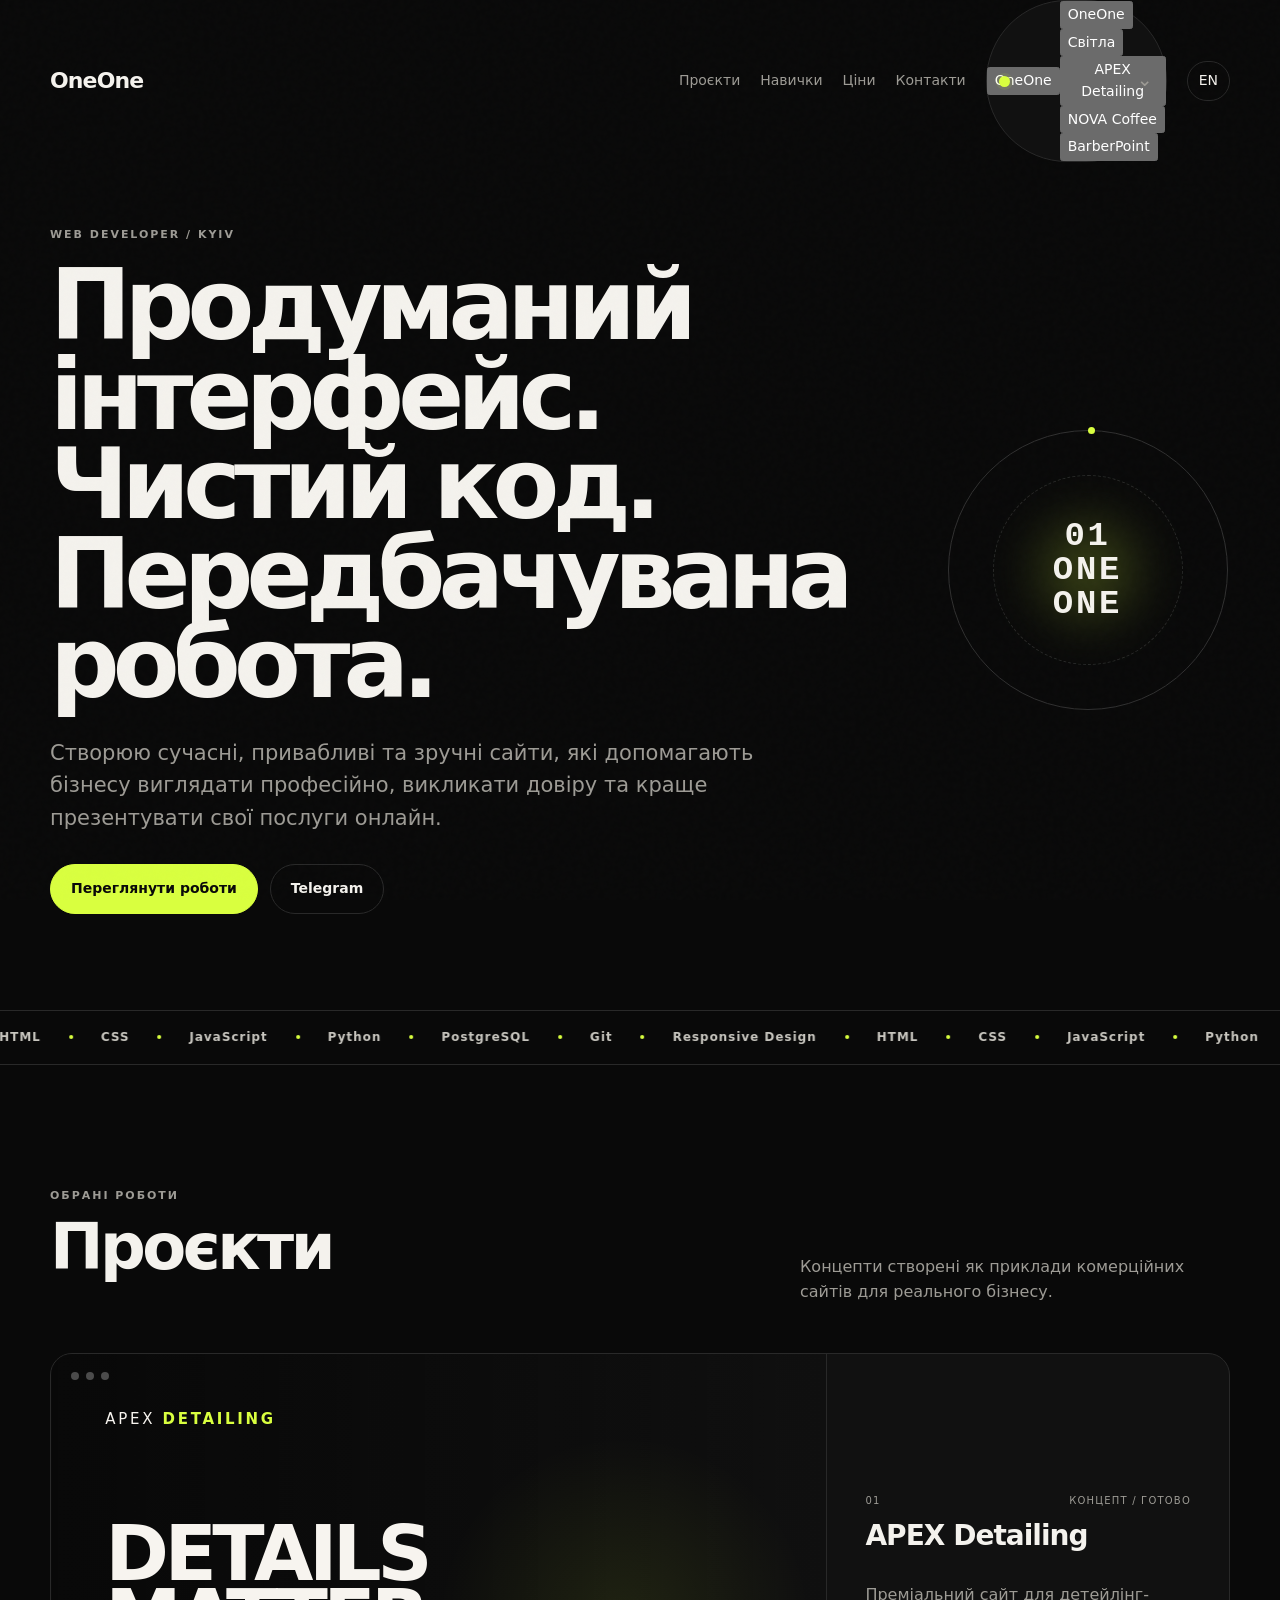
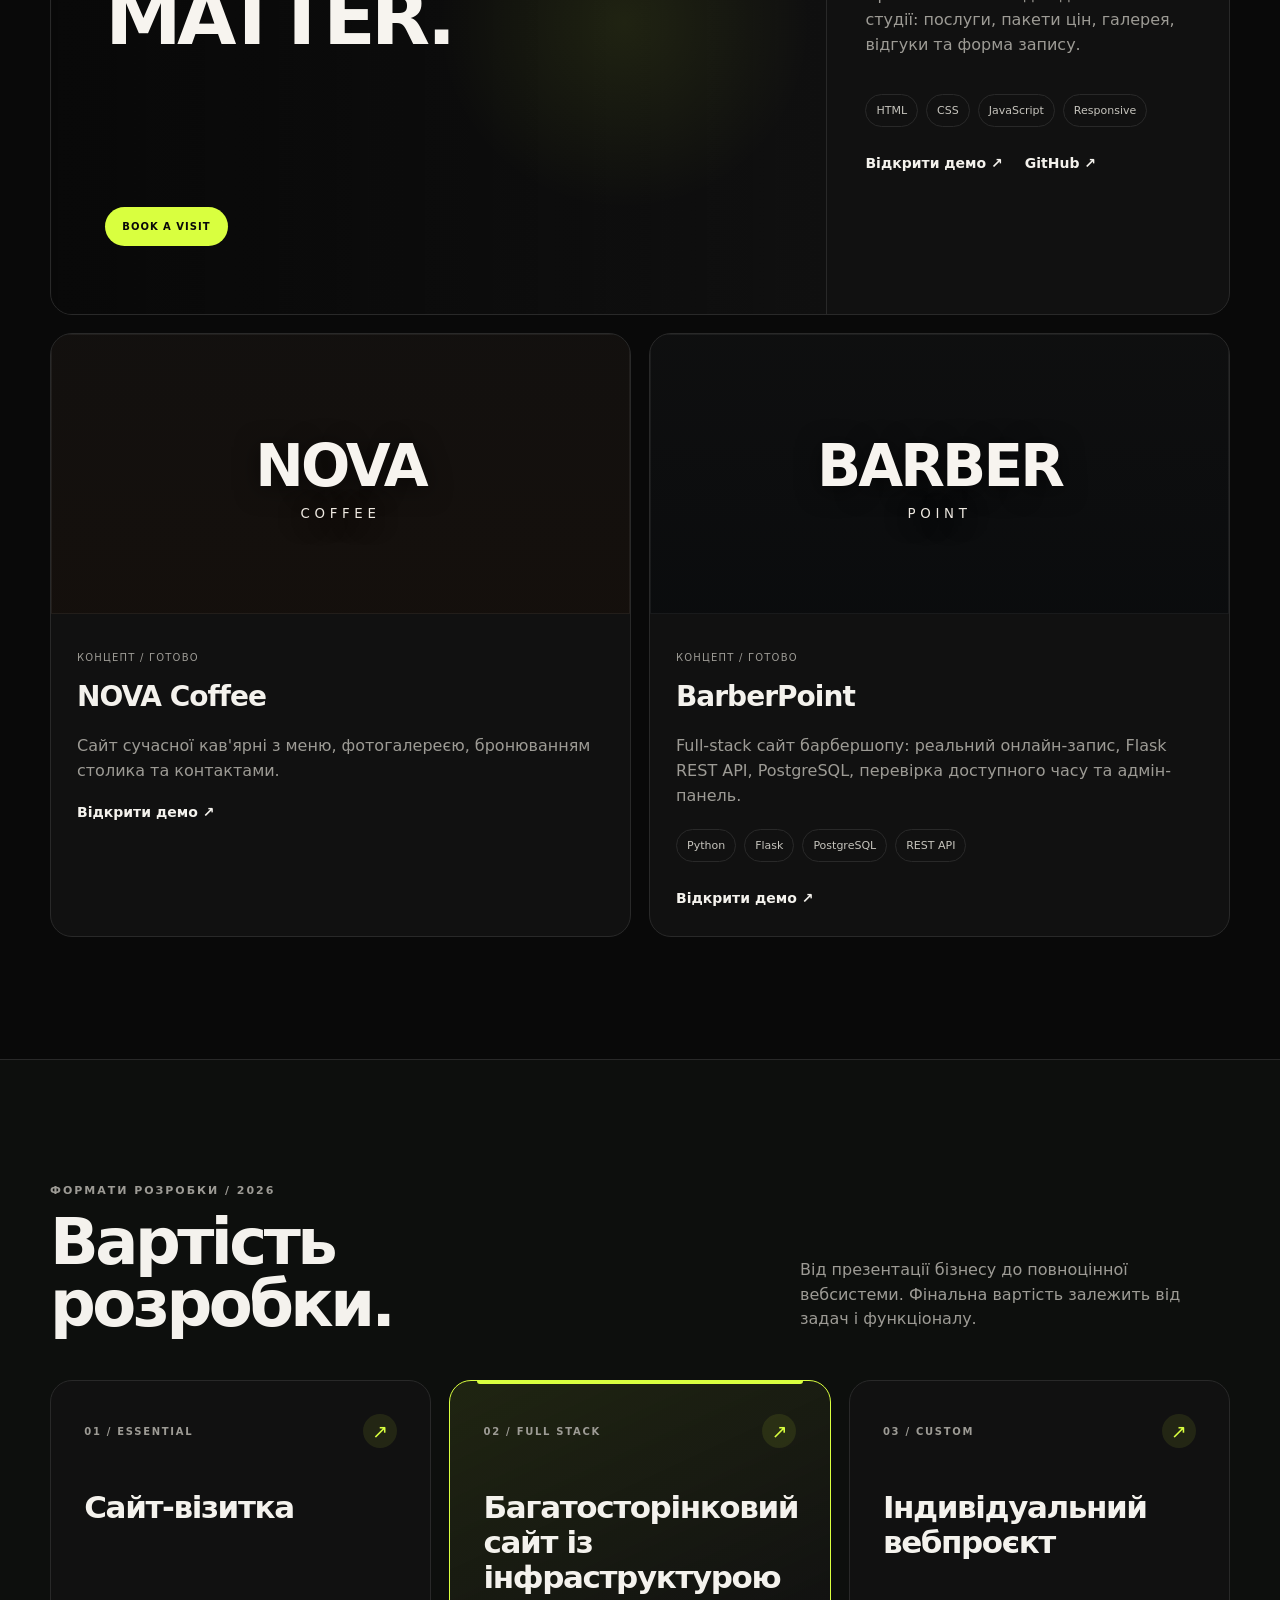
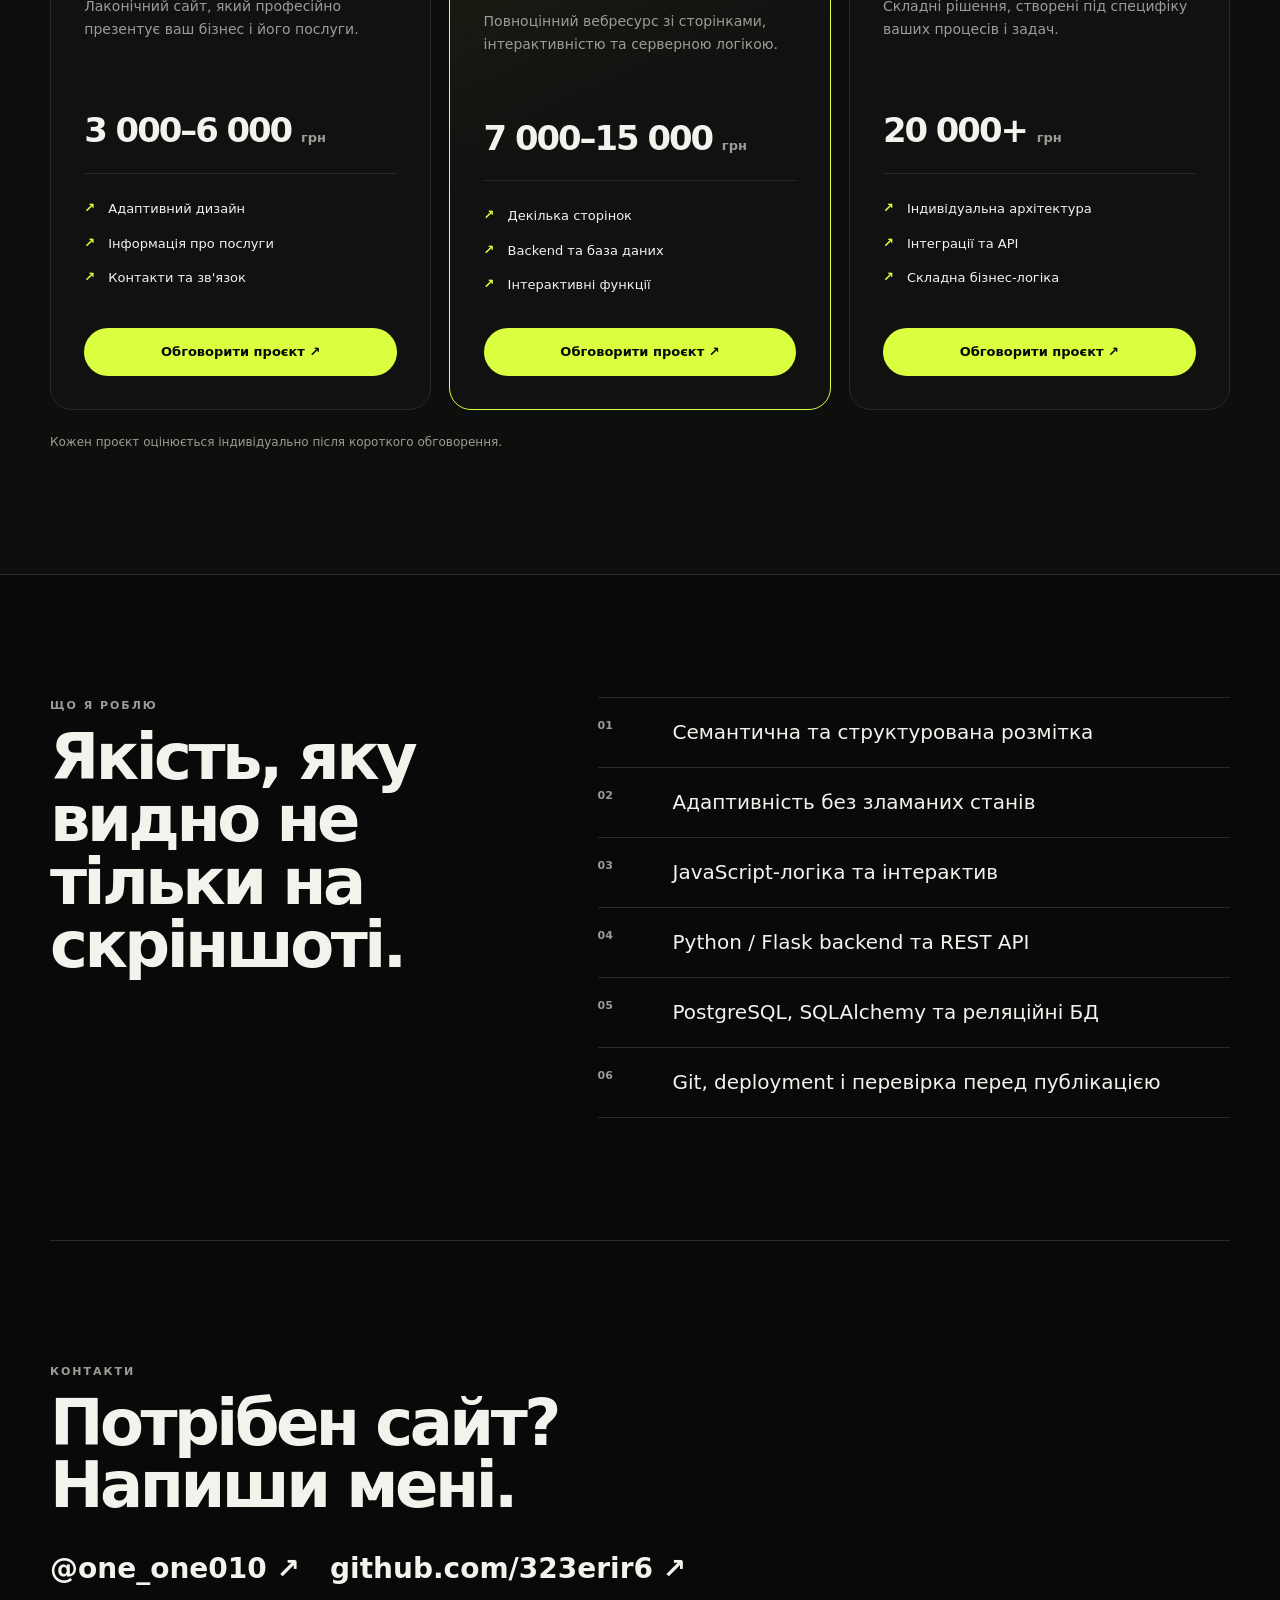
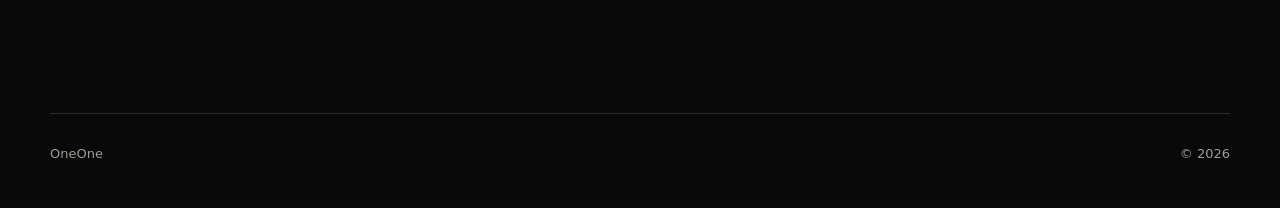
==== commit 0d6b2133: "Replace native theme select with accessible animated menu" ====
--- a/index.html
+++ b/index.html
@@ -14,8 +14,8 @@
       }
     } catch {}
   </script>
-  <link rel="stylesheet" href="styles.css?v=20261103-pricing-themes1" />
-  <script src="script.js?v=20261103-pricing-themes1" defer></script>
+  <link rel="stylesheet" href="styles.css?v=20261103-custom-dropdown2" />
+  <script src="script.js?v=20261103-custom-dropdown2" defer></script>
 
   <!-- OneOne production metadata -->
   <link rel="canonical" href="https://323erir6.github.io/" />
@@ -47,16 +47,20 @@
       <a href="#skills" data-uk="Навички" data-en="Skills">Навички</a>
       <a href="#pricing" data-uk="Ціни" data-en="Pricing">Ціни</a>
       <a href="#contact" data-uk="Контакти" data-en="Contact">Контакти</a>
-      <div class="theme-picker">
+      <div class="theme-picker" id="themePicker">
         <span class="theme-swatch" aria-hidden="true"></span>
-        <label class="visually-hidden" for="themeSelect" data-uk="Тема оформлення" data-en="Visual theme">Тема оформлення</label>
-        <select id="themeSelect" name="theme">
-          <option value="oneone">OneOne</option>
-          <option value="light" data-uk="Світла" data-en="White">Світла</option>
-          <option value="apex">APEX Detailing</option>
-          <option value="nova">NOVA Coffee</option>
-          <option value="barber">BarberPoint</option>
-        </select>
+        <span class="visually-hidden" id="themeControlLabel" data-uk="Тема оформлення" data-en="Visual theme">Тема оформлення</span>
+        <button class="theme-trigger" id="themeTrigger" type="button" aria-labelledby="themeControlLabel themeCurrent" aria-haspopup="listbox" aria-controls="themeMenu" aria-expanded="false">
+          <span id="themeCurrent">OneOne</span>
+          <span class="theme-chevron" aria-hidden="true"></span>
+        </button>
+        <div class="theme-menu" id="themeMenu" role="listbox" aria-labelledby="themeControlLabel">
+          <button class="theme-option" type="button" role="option" tabindex="-1" data-theme-value="oneone" aria-selected="true"><span class="theme-option-dot"></span><span>OneOne</span></button>
+          <button class="theme-option" type="button" role="option" tabindex="-1" data-theme-value="light" aria-selected="false"><span class="theme-option-dot"></span><span data-uk="Світла" data-en="White">Світла</span></button>
+          <button class="theme-option" type="button" role="option" tabindex="-1" data-theme-value="apex" aria-selected="false"><span class="theme-option-dot"></span><span>APEX Detailing</span></button>
+          <button class="theme-option" type="button" role="option" tabindex="-1" data-theme-value="nova" aria-selected="false"><span class="theme-option-dot"></span><span>NOVA Coffee</span></button>
+          <button class="theme-option" type="button" role="option" tabindex="-1" data-theme-value="barber" aria-selected="false"><span class="theme-option-dot"></span><span>BarberPoint</span></button>
+        </div>
       </div>
       <button class="lang-switch" id="langSwitch" type="button" aria-label="Change language">EN</button>
     </nav>
--- a/styles.css
+++ b/styles.css
@@ -148,3 +148,332 @@
   height:0;
   display:none;
 }
+
+
+/* OneOne pricing and theme system */
+:root {
+  --accent-ink: #090909;
+  --accent-soft: rgba(217,255,63,.09);
+  --pricing-band: #0d0f0d;
+  --ring: #303030;
+  --ticker-text: #c8c6bf;
+  --stack-text: #c6c4bd;
+  --scroll-track: #090909;
+  --scroll-thumb: #3c4130;
+}
+
+/* Default OneOne is intentionally unchanged. Other palettes adapt every surface. */
+html[data-theme="light"] {
+  color-scheme: light;
+  --bg: #f6f8f6;
+  --panel: #fff;
+  --panel-2: #e8eeea;
+  --text: #15211d;
+  --muted: #5e6d65;
+  --line: #d5dfd8;
+  --accent: #176b54;
+  --accent-ink: #fff;
+  --accent-soft: rgba(23,107,84,.09);
+  --pricing-band: #eaf0eb;
+  --ring: #c7d7cb;
+  --ticker-text: #4d6055;
+  --stack-text: #4f6257;
+  --scroll-track: #f6f8f6;
+  --scroll-thumb: #9aaca0;
+}
+html[data-theme="apex"] {
+  color-scheme: dark;
+  --bg: #080a08;
+  --panel: #101410;
+  --panel-2: #171e17;
+  --text: #f3f5ec;
+  --muted: #a2aaa0;
+  --line: #303a2e;
+  --accent: #cfff2f;
+  --accent-ink: #101410;
+  --accent-soft: rgba(207,255,47,.095);
+  --pricing-band: #101510;
+  --ring: #3a4937;
+  --ticker-text: #b7c0b0;
+  --stack-text: #c5d0bd;
+  --radius: 12px;
+  --scroll-track: #080a08;
+  --scroll-thumb: #47523d;
+}
+html[data-theme="nova"] {
+  color-scheme: light;
+  --bg: #f4efe7;
+  --panel: #fffbf5;
+  --panel-2: #e9e0d3;
+  --text: #241e19;
+  --muted: #71675c;
+  --line: #d9ccbd;
+  --accent: #81502f;
+  --accent-ink: #fffaf3;
+  --accent-soft: rgba(129,80,47,.09);
+  --pricing-band: #ebe1d4;
+  --ring: #cdbba8;
+  --ticker-text: #6c6156;
+  --stack-text: #716154;
+  --radius: 26px;
+  --scroll-track: #f4efe7;
+  --scroll-thumb: #b49b80;
+}
+html[data-theme="barber"] {
+  color-scheme: dark;
+  --bg: #0d1012;
+  --panel: #151a1d;
+  --panel-2: #1e2529;
+  --text: #f3f1eb;
+  --muted: #a3a8aa;
+  --line: #343d42;
+  --accent: #ff5a36;
+  --accent-ink: #111517;
+  --accent-soft: rgba(255,90,54,.095);
+  --pricing-band: #101518;
+  --ring: #3a4348;
+  --ticker-text: #c1c6c7;
+  --stack-text: #c4c9c9;
+  --radius: 18px;
+  --scroll-track: #0d1012;
+  --scroll-thumb: #60433a;
+}
+html:not([data-theme="light"]):not([data-theme="nova"]) { color-scheme: dark; }
+
+body::selection { background: var(--accent); color: var(--accent-ink); }
+.primary, .mock-cta { color: var(--accent-ink); }
+.orbit-ring { border-color: var(--ring); }
+.ticker { color: var(--ticker-text); }
+.stack span { color: var(--stack-text); }
+.preview-shade { background: radial-gradient(circle at 74% 48%, var(--accent-soft), transparent 29%); }
+.project-visual { color: #f7f4ef; }
+.project-card .thumb { color: #f7f4ef; }
+.coffee-thumb small, .barber-thumb small { color: #eee9e1; }
+
+html[data-theme="nova"] .hero h1,
+html[data-theme="nova"] .section h2,
+html[data-theme="nova"] .pricing-card h3 {
+  font-family: Georgia, "Times New Roman", serif;
+  font-weight: 500;
+  letter-spacing: -.045em;
+}
+html[data-theme="nova"] .hero-orbit { opacity: .76; }
+html[data-theme="nova"] .mock-nav b { color: #e6b77e; }
+html[data-theme="apex"] .hero h1 { font-weight: 950; font-style: italic; text-transform: uppercase; }
+html[data-theme="apex"] .pricing-card,
+html[data-theme="apex"] .card,
+html[data-theme="apex"] .project-featured { border-radius: 10px; }
+html[data-theme="barber"] h1,
+html[data-theme="barber"] h2 { letter-spacing: -.075em; font-weight: 900; }
+html[data-theme="barber"] .pricing-card { border-radius: 14px; }
+html[data-theme="light"] .noise,
+html[data-theme="nova"] .noise { opacity: .016; }
+
+/* Site-wide theme selector in the top navigation */
+.visually-hidden {
+  position: absolute!important;
+  width: 1px!important;
+  height: 1px!important;
+  padding: 0!important;
+  margin: -1px!important;
+  overflow: hidden!important;
+  clip-path: inset(50%)!important;
+  border: 0!important;
+  white-space: nowrap!important;
+}
+.nav nav { gap: 20px; align-items: center; }
+.theme-picker {
+  position: relative;
+  display: inline-flex;
+  align-items: center;
+  width: 181px;
+  min-height: 39px;
+  flex: 0 0 auto;
+  border: 1px solid var(--line);
+  border-radius: 999px;
+  background: var(--panel);
+  transition: border-color .2s ease, background .2s ease;
+}
+.theme-picker:hover { border-color: var(--muted); }
+.theme-picker:focus-within { border-color: var(--accent); outline: 2px solid var(--accent-soft); outline-offset: 2px; }
+.theme-swatch {
+  position: absolute;
+  z-index: 1;
+  left: 12px;
+  width: 11px;
+  height: 11px;
+  pointer-events: none;
+  border-radius: 50%;
+  background: var(--accent);
+  box-shadow: 0 0 0 3px var(--accent-soft);
+}
+.theme-picker::after {
+  content: "⌄";
+  position: absolute;
+  right: 13px;
+  top: 50%;
+  transform: translateY(-57%);
+  pointer-events: none;
+  font-size: 19px;
+  line-height: 1;
+  color: var(--muted);
+}
+.theme-picker select {
+  width: 100%;
+  height: 38px;
+  padding: 0 27px 0 33px;
+  appearance: none;
+  -webkit-appearance: none;
+  border: 0;
+  outline: 0;
+  background: transparent;
+  color: var(--text);
+  font: inherit;
+  font-size: 12px;
+  font-weight: 720;
+  cursor: pointer;
+}
+.theme-picker select option { background: var(--panel); color: var(--text); }
+.lang-switch { min-width: 42px; }
+.lang-switch:focus-visible,
+.nav a:focus-visible,
+.btn:focus-visible,
+.pricing-cta:focus-visible { outline: 2px solid var(--accent); outline-offset: 3px; }
+
+/* Prices: three distinct service levels with a single consistent hierarchy */
+.pricing-section {
+  background: var(--pricing-band);
+  border-top: 1px solid var(--line);
+  border-bottom: 1px solid var(--line);
+  transition: background .24s ease, border-color .24s ease;
+}
+.pricing-head { align-items: end; }
+.pricing-head h2 { margin-bottom: 0; }
+.pricing-grid { display: grid; grid-template-columns: repeat(3, minmax(0, 1fr)); gap: 18px; }
+.pricing-card {
+  min-width: 0;
+  padding: clamp(22px, 2.6vw, 34px);
+  display: flex;
+  flex-direction: column;
+  border: 1px solid var(--line);
+  border-radius: var(--radius);
+  background: var(--panel);
+  position: relative;
+  overflow: hidden;
+  transition: transform .22s ease, border-color .22s ease, box-shadow .22s ease;
+}
+.pricing-card:hover { transform: translateY(-4px); border-color: var(--muted); }
+.pricing-card-featured {
+  border-color: var(--accent);
+  background: linear-gradient(155deg, var(--accent-soft) 0%, var(--panel) 52%);
+}
+.pricing-card-featured::before {
+  content: "";
+  position: absolute;
+  top: 0;
+  left: 27px;
+  right: 27px;
+  height: 3px;
+  background: var(--accent);
+  border-radius: 0 0 8px 8px;
+}
+.pricing-card-top { display: flex; justify-content: space-between; align-items: center; gap: 12px; margin-bottom: 42px; }
+.pricing-index { color: var(--muted); font-size: 10px; font-weight: 850; letter-spacing: .17em; }
+.pricing-mark {
+  display: grid;
+  place-items: center;
+  width: 34px;
+  height: 34px;
+  border-radius: 50%;
+  background: var(--accent-soft);
+  color: var(--accent);
+  font-size: 19px;
+  line-height: 1;
+}
+.pricing-card h3 {
+  margin: 0 0 15px;
+  max-width: 330px;
+  min-height: 90px;
+  font-size: clamp(24px, 2.5vw, 31px);
+  font-weight: 850;
+  line-height: 1.12;
+  letter-spacing: -.045em;
+}
+.pricing-description { margin: 0 0 32px; min-height: 80px; color: var(--muted); font-size: 14px; line-height: 1.65; }
+.pricing-amount {
+  margin-top: auto;
+  padding-bottom: 25px;
+  border-bottom: 1px solid var(--line);
+  font-size: clamp(27px, 2.65vw, 40px);
+  font-weight: 850;
+  letter-spacing: -.06em;
+  line-height: 1;
+  font-variant-numeric: tabular-nums;
+  white-space: nowrap;
+}
+.pricing-amount span { color: var(--muted); font-size: 13px; font-weight: 700; letter-spacing: 0; }
+.pricing-features { list-style: none; margin: 25px 0 33px; padding: 0; display: grid; gap: 14px; }
+.pricing-features li { position: relative; padding-left: 24px; color: var(--text); font-size: 13px; }
+.pricing-features li::before {
+  content: "↗";
+  position: absolute;
+  left: 0;
+  top: -1px;
+  color: var(--accent);
+  font-weight: 900;
+}
+.pricing-cta {
+  display: flex;
+  align-items: center;
+  justify-content: center;
+  width: 100%;
+  min-height: 48px;
+  margin-top: auto;
+  border-radius: 999px;
+  background: var(--accent);
+  color: var(--accent-ink);
+  font-size: 13px;
+  font-weight: 800;
+  transition: transform .2s ease, filter .2s ease;
+}
+.pricing-cta:hover { transform: translateY(-2px); filter: brightness(1.05); }
+.pricing-footnote { margin: 23px 0 0; font-size: 12px; color: var(--muted); }
+
+/* Page scrollbar follows the active theme instead of staying dark on light themes. */
+html { scrollbar-color: var(--scroll-thumb) var(--scroll-track); }
+::-webkit-scrollbar-track { background: var(--scroll-track); }
+::-webkit-scrollbar-thumb { background: var(--scroll-thumb); border-color: var(--scroll-track); }
+::-webkit-scrollbar-thumb:hover { background: var(--accent); }
+::-webkit-scrollbar-corner { background: var(--scroll-track); }
+
+/* Mobile: keep the theme selector available even when navigation links collapse. */
+@media (max-width: 1020px) { .nav nav { gap: 13px; } }
+@media (max-width: 900px) {
+  .nav nav { gap: 12px; }
+  .pricing-grid { grid-template-columns: repeat(2, minmax(0, 1fr)); }
+  .pricing-card:last-child { grid-column: 1 / -1; }
+  .pricing-card h3 { min-height: 0; }
+  .pricing-description { min-height: 0; }
+  .pricing-card-top { margin-bottom: 28px; }
+}
+@media (max-width: 600px) {
+  .nav { gap: 10px; }
+  .nav nav { gap: 9px; }
+  .logo { font-size: 20px; }
+  .theme-picker { width: 146px; min-height: 36px; }
+  .theme-picker select { height: 35px; font-size: 11px; }
+  .lang-switch { padding: 7px 9px; min-width: 39px; }
+  .pricing-grid { grid-template-columns: 1fr; gap: 13px; }
+  .pricing-card:last-child { grid-column: auto; }
+  .pricing-card { padding: 26px; }
+  .pricing-card h3 { font-size: 28px; }
+  .pricing-amount { font-size: clamp(29px, 8vw, 37px); }
+}
+@media (max-width: 355px) {
+  .theme-picker { width: 128px; }
+  .nav nav { gap: 7px; }
+  .logo { font-size: 18px; }
+}
+@media (prefers-reduced-motion: reduce) {
+  .pricing-card, .pricing-cta { transition: none; }
+}
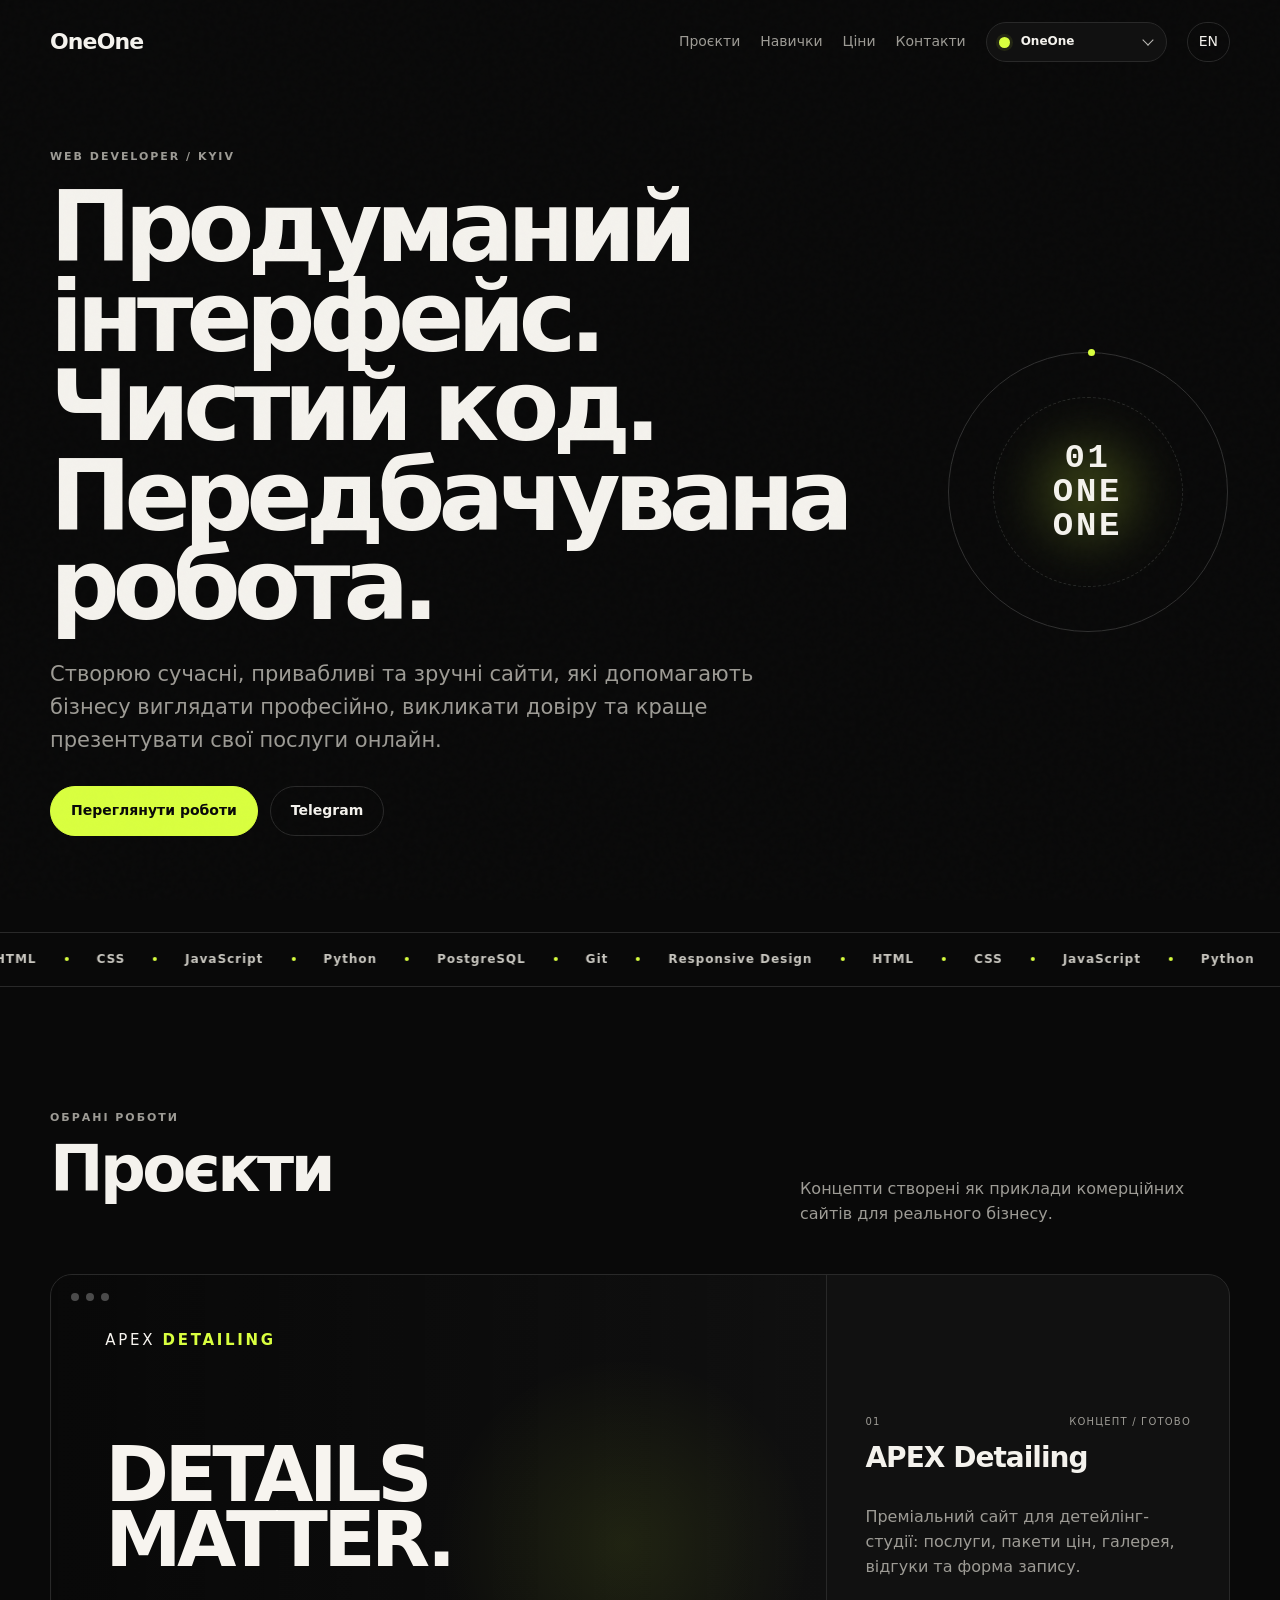
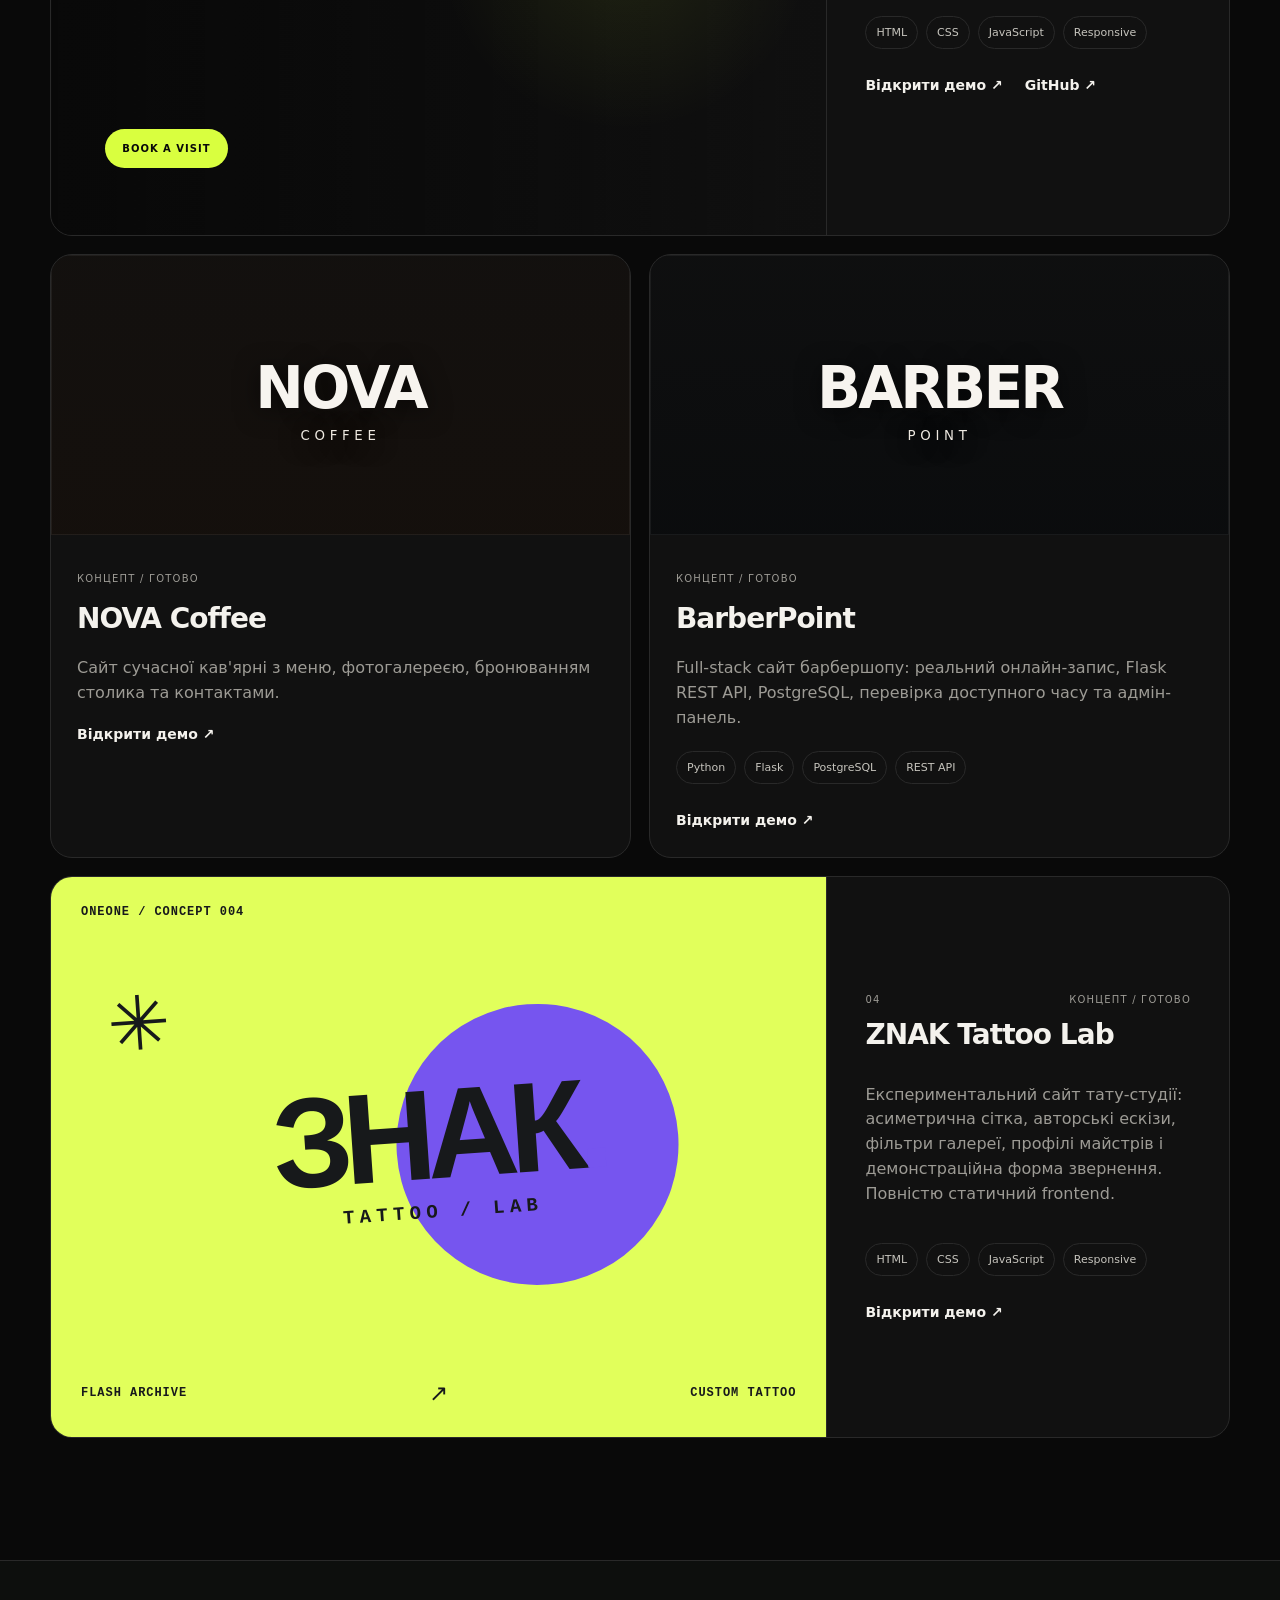
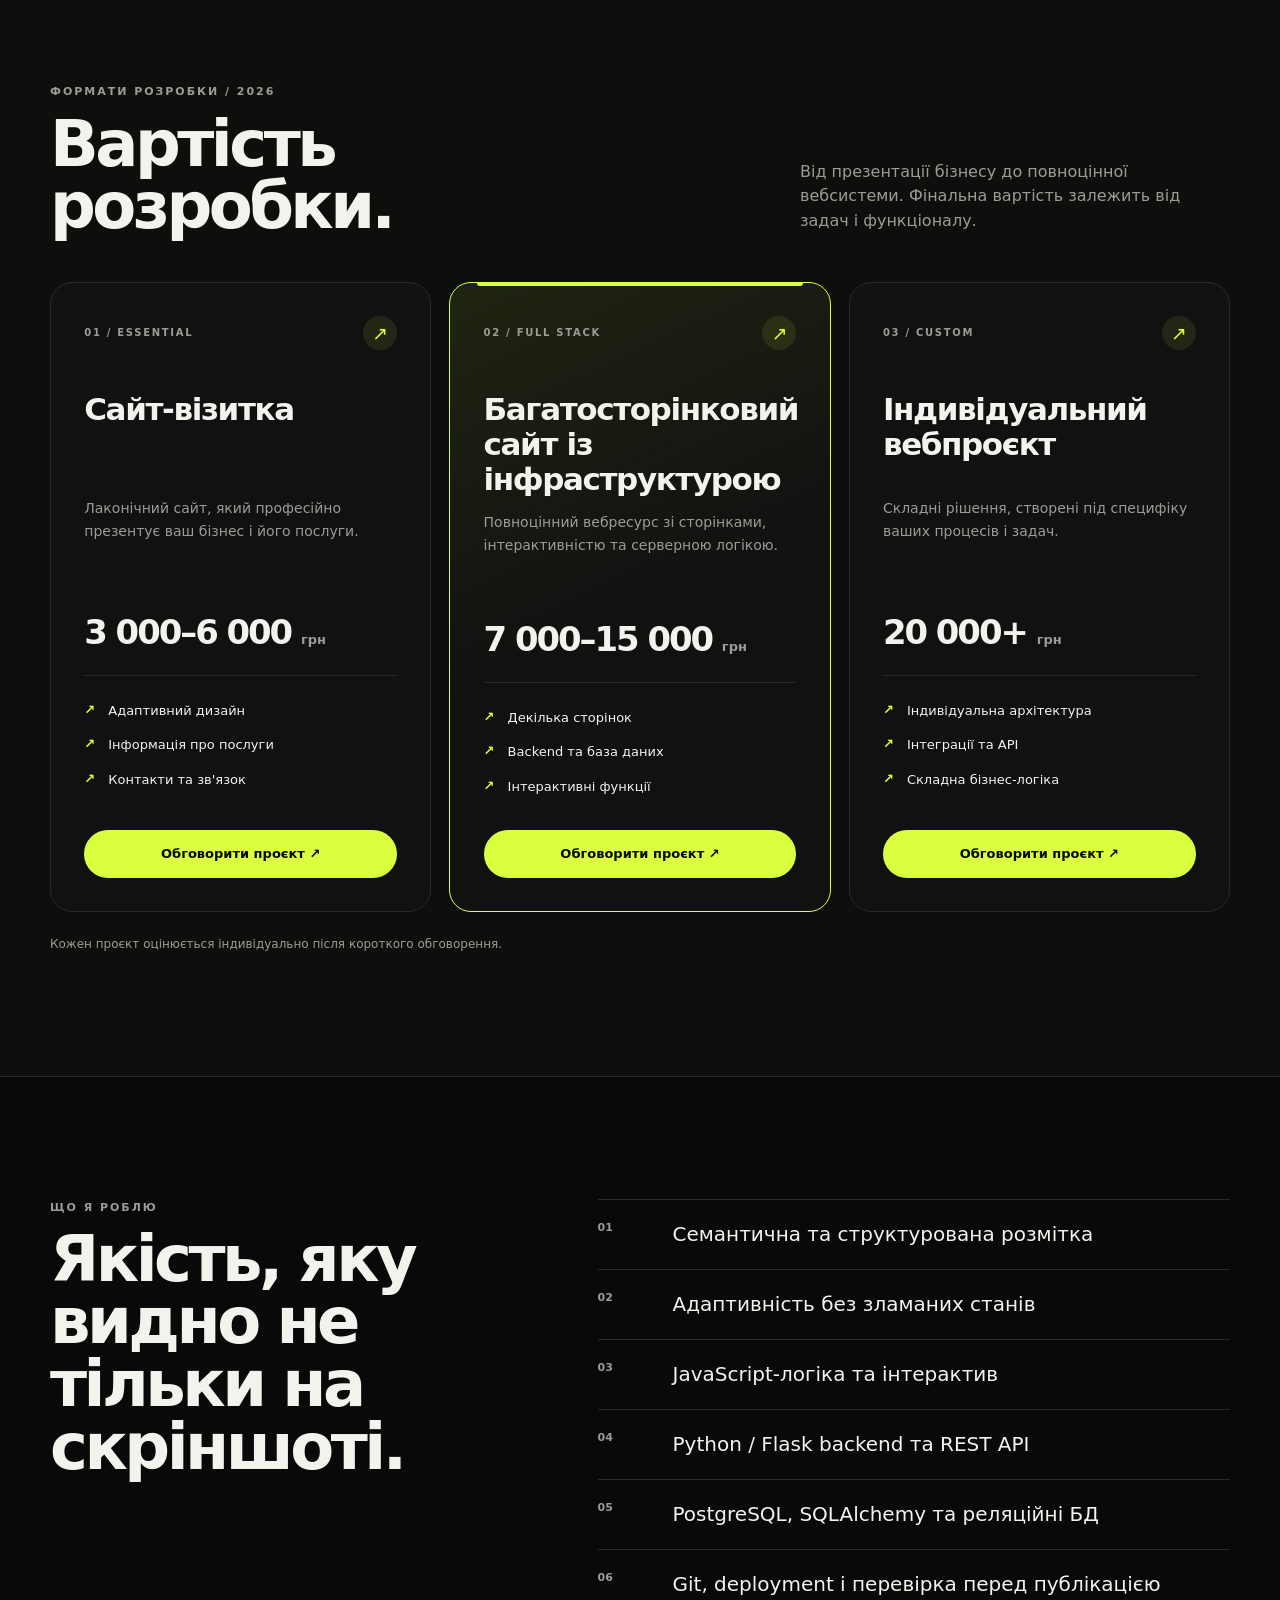
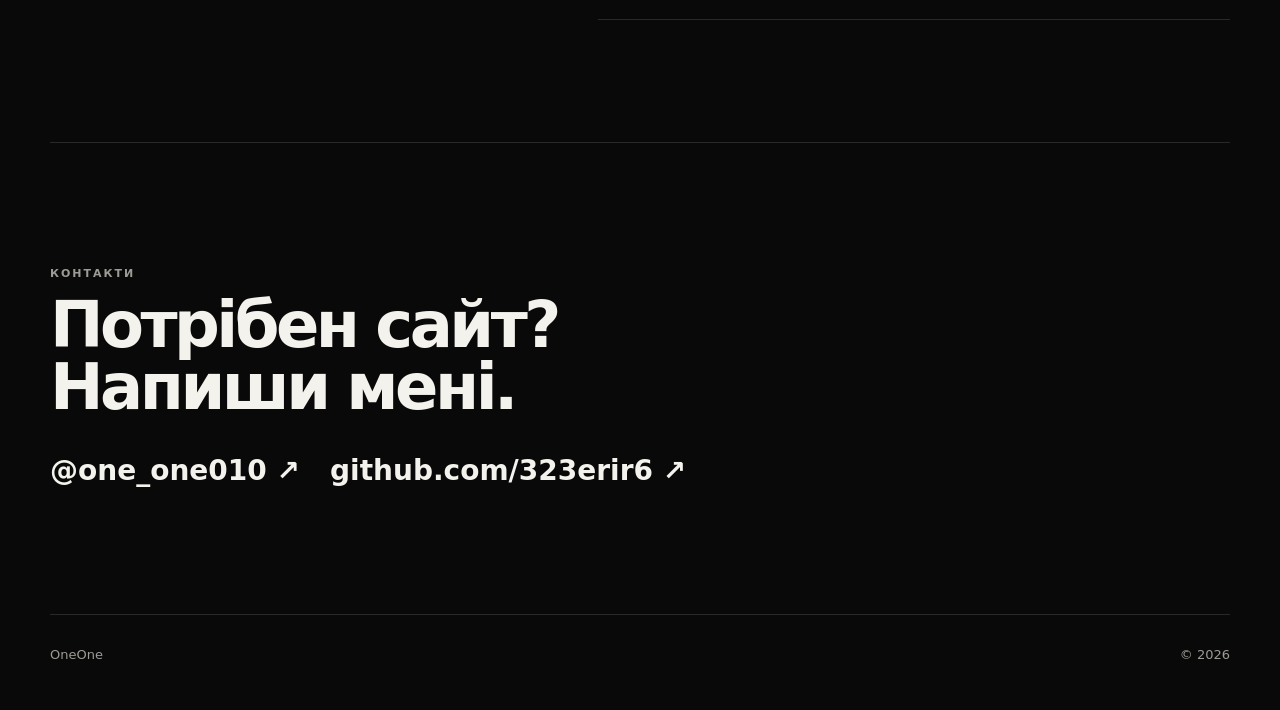
==== commit f4147f86: "Add ZNAK Tattoo Lab static demo to OneOne portfolio" ====
--- a/index.html
+++ b/index.html
@@ -14,7 +14,7 @@
       }
     } catch {}
   </script>
-  <link rel="stylesheet" href="styles.css?v=20261103-custom-dropdown2" />
+  <link rel="stylesheet" href="styles.css?v=20261109-znak" />
   <script src="script.js?v=20261103-custom-dropdown2" defer></script>
 
   <!-- OneOne production metadata -->
@@ -143,6 +143,25 @@
           </div>
         </article>
       </div>
+
+      <article class="project-featured znak-project">
+        <a class="project-visual znak-portfolio-preview" href="znak-tattoo/index.html" aria-label="Відкрити демонстрацію ZNAK Tattoo Lab">
+          <span class="znak-portfolio-label">ONEONE / CONCEPT 004</span>
+          <div class="znak-portfolio-art" aria-hidden="true">
+            <span class="znak-portfolio-sigil">✳</span>
+            <strong>ЗНАК<span>.</span></strong>
+            <small>TATTOO / LAB</small>
+          </div>
+          <span class="znak-portfolio-bottom">FLASH ARCHIVE <b>↗</b> CUSTOM TATTOO</span>
+        </a>
+        <div class="project-info">
+          <div class="project-meta"><span>04</span><span data-uk="КОНЦЕПТ / ГОТОВО" data-en="CONCEPT / READY">КОНЦЕПТ / ГОТОВО</span></div>
+          <h3>ZNAK Tattoo Lab</h3>
+          <p data-uk="Експериментальний сайт тату-студії: асиметрична сітка, авторські ескізи, фільтри галереї, профілі майстрів і демонстраційна форма звернення. Повністю статичний frontend." data-en="Experimental tattoo studio concept with an asymmetric layout, original flash artwork, gallery filters, artist profiles and a demo inquiry form. Fully static frontend.">Експериментальний сайт тату-студії: асиметрична сітка, авторські ескізи, фільтри галереї, профілі майстрів і демонстраційна форма звернення. Повністю статичний frontend.</p>
+          <div class="stack"><span>HTML</span><span>CSS</span><span>JavaScript</span><span>Responsive</span></div>
+          <div class="links"><a href="znak-tattoo/index.html" data-uk="Відкрити демо ↗" data-en="Open demo ↗">Відкрити демо ↗</a></div>
+        </div>
+      </article>
     </section>
 
 
--- a/styles.css
+++ b/styles.css
@@ -269,7 +269,7 @@
 html[data-theme="light"] .noise,
 html[data-theme="nova"] .noise { opacity: .016; }
 
-/* Site-wide theme selector in the top navigation */
+/* Site-wide animated theme menu: no browser-native option popup. */
 .visually-hidden {
   position: absolute!important;
   width: 1px!important;
@@ -292,10 +292,10 @@
   border: 1px solid var(--line);
   border-radius: 999px;
   background: var(--panel);
-  transition: border-color .2s ease, background .2s ease;
+  transition: border-color .2s ease, background .2s ease, box-shadow .2s ease;
 }
 .theme-picker:hover { border-color: var(--muted); }
-.theme-picker:focus-within { border-color: var(--accent); outline: 2px solid var(--accent-soft); outline-offset: 2px; }
+.theme-picker:focus-within { border-color: var(--accent); box-shadow: 0 0 0 3px var(--accent-soft); }
 .theme-swatch {
   position: absolute;
   z-index: 1;
@@ -307,33 +307,119 @@
   background: var(--accent);
   box-shadow: 0 0 0 3px var(--accent-soft);
 }
-.theme-picker::after {
-  content: "⌄";
-  position: absolute;
-  right: 13px;
-  top: 50%;
-  transform: translateY(-57%);
-  pointer-events: none;
-  font-size: 19px;
-  line-height: 1;
-  color: var(--muted);
-}
-.theme-picker select {
+.theme-trigger {
   width: 100%;
-  height: 38px;
-  padding: 0 27px 0 33px;
-  appearance: none;
-  -webkit-appearance: none;
+  min-width: 0;
+  min-height: 38px;
+  padding: 0 14px 0 34px;
+  display: flex;
+  align-items: center;
+  justify-content: space-between;
+  gap: 10px;
   border: 0;
-  outline: 0;
+  border-radius: inherit;
   background: transparent;
   color: var(--text);
-  font: inherit;
+  font-family: inherit;
   font-size: 12px;
-  font-weight: 720;
+  font-weight: 750;
+  line-height: 1.3;
+  letter-spacing: 0;
+  text-align: left;
   cursor: pointer;
 }
-.theme-picker select option { background: var(--panel); color: var(--text); }
+.theme-trigger:focus-visible { outline: 2px solid var(--accent); outline-offset: 3px; }
+.theme-trigger #themeCurrent { overflow: hidden; white-space: nowrap; text-overflow: ellipsis; }
+.theme-chevron {
+  width: 8px;
+  height: 8px;
+  flex: 0 0 8px;
+  border-right: 1.5px solid currentColor;
+  border-bottom: 1.5px solid currentColor;
+  transform: translateY(-2px) rotate(45deg);
+  opacity: .75;
+  transition: transform .23s cubic-bezier(.2,.75,.2,1), opacity .23s ease;
+}
+.theme-picker.is-open .theme-chevron { transform: translateY(2px) rotate(225deg); opacity: 1; }
+.theme-menu {
+  position: absolute;
+  z-index: 100;
+  top: calc(100% + 10px);
+  right: 0;
+  width: max(222px, 100%);
+  max-width: calc(100vw - 28px);
+  max-height: min(370px, calc(100dvh - 100px));
+  overflow: auto;
+  padding: 7px;
+  border: 1px solid var(--line);
+  border-radius: 17px;
+  background: var(--panel);
+  color: var(--text);
+  box-shadow: 0 22px 65px rgba(0,0,0,.25), 0 2px 10px rgba(0,0,0,.10);
+  opacity: 0;
+  visibility: hidden;
+  pointer-events: none;
+  transform: translateY(-10px) scale(.97);
+  transform-origin: top right;
+  transition:
+    opacity .2s ease,
+    transform .26s cubic-bezier(.16,1,.3,1),
+    visibility 0s linear .26s;
+  scrollbar-width: thin;
+}
+.theme-picker.is-open .theme-menu {
+  opacity: 1;
+  visibility: visible;
+  pointer-events: auto;
+  transform: translateY(0) scale(1);
+  transition:
+    opacity .2s ease,
+    transform .26s cubic-bezier(.16,1,.3,1),
+    visibility 0s;
+}
+.theme-option {
+  width: 100%;
+  min-height: 41px;
+  display: flex;
+  align-items: center;
+  gap: 11px;
+  padding: 10px 12px;
+  margin: 0;
+  border: 0;
+  border-radius: 10px;
+  background: transparent;
+  color: var(--text);
+  font-family: inherit;
+  font-size: 12px;
+  font-weight: 650;
+  line-height: 1.3;
+  letter-spacing: 0;
+  text-align: left;
+  cursor: pointer;
+  transition: background .15s ease, color .15s ease, transform .15s ease;
+}
+.theme-option:hover, .theme-option:focus-visible {
+  outline: none;
+  background: var(--panel-2);
+}
+.theme-option[aria-selected="true"] {
+  background: var(--accent-soft);
+  color: var(--text);
+  font-weight: 850;
+}
+.theme-option:active { transform: scale(.985); }
+.theme-option-dot {
+  width: 8px;
+  height: 8px;
+  flex: 0 0 8px;
+  border: 1.5px solid var(--muted);
+  border-radius: 50%;
+}
+.theme-option[aria-selected="true"] .theme-option-dot {
+  background: var(--accent);
+  border-color: var(--accent);
+  box-shadow: 0 0 0 3px var(--accent-soft);
+}
 .lang-switch { min-width: 42px; }
 .lang-switch:focus-visible,
 .nav a:focus-visible,
@@ -461,7 +547,7 @@
   .nav nav { gap: 9px; }
   .logo { font-size: 20px; }
   .theme-picker { width: 146px; min-height: 36px; }
-  .theme-picker select { height: 35px; font-size: 11px; }
+  .theme-trigger { min-height: 35px; font-size: 11px; padding-right: 12px; }
   .lang-switch { padding: 7px 9px; min-width: 39px; }
   .pricing-grid { grid-template-columns: 1fr; gap: 13px; }
   .pricing-card:last-child { grid-column: auto; }
@@ -475,5 +561,21 @@
   .logo { font-size: 18px; }
 }
 @media (prefers-reduced-motion: reduce) {
-  .pricing-card, .pricing-cta { transition: none; }
-}
+  .pricing-card, .pricing-cta, .theme-menu, .theme-chevron, .theme-option { transition: none !important; }
+}
+
+/* ZNAK Tattoo Lab — portfolio showcase */
+.znak-project{margin-top:18px}
+.znak-portfolio-preview{background:#e1ff5b;color:#17191b;display:flex;flex-direction:column;justify-content:space-between;text-decoration:none;padding:26px 30px;isolation:isolate}
+.znak-portfolio-label,.znak-portfolio-bottom{font-family:'Courier New',monospace;font-weight:800;font-size:12px;letter-spacing:.08em}
+.znak-portfolio-bottom{display:flex;align-items:center;justify-content:space-between;gap:15px}
+.znak-portfolio-bottom b{font-family:Arial,sans-serif;font-size:23px;font-weight:500}
+.znak-portfolio-art{position:relative;display:flex;flex-direction:column;align-items:center;justify-content:center;text-align:center;min-height:365px;transform:rotate(-4deg)}
+.znak-portfolio-art::before{content:"";position:absolute;width:clamp(175px,22vw,315px);aspect-ratio:1;border-radius:50%;background:#7655ef;z-index:-1;transform:translate(35%,1%)}
+.znak-portfolio-art strong{font-family:Impact,'Arial Black',sans-serif;font-size:clamp(85px,10vw,160px);letter-spacing:-.075em;line-height:1}
+.znak-portfolio-art strong span{color:#7655ef}
+.znak-portfolio-art small{font-family:'Courier New',monospace;font-size:19px;font-weight:900;letter-spacing:.28em}
+.znak-portfolio-sigil{position:absolute;left:5%;top:0;font-size:75px;line-height:1}
+.znak-portfolio-preview:hover .znak-portfolio-art{transform:rotate(0);transition:transform .3s ease}
+@media(max-width:700px){.znak-portfolio-preview{min-height:365px;padding:22px}.znak-portfolio-art{min-height:250px}.znak-portfolio-art strong{font-size:clamp(78px,18vw,140px)}.znak-portfolio-art small{font-size:14px}.znak-portfolio-sigil{font-size:50px}}
+@media(prefers-reduced-motion:reduce){.znak-portfolio-preview:hover .znak-portfolio-art{transition:none}}
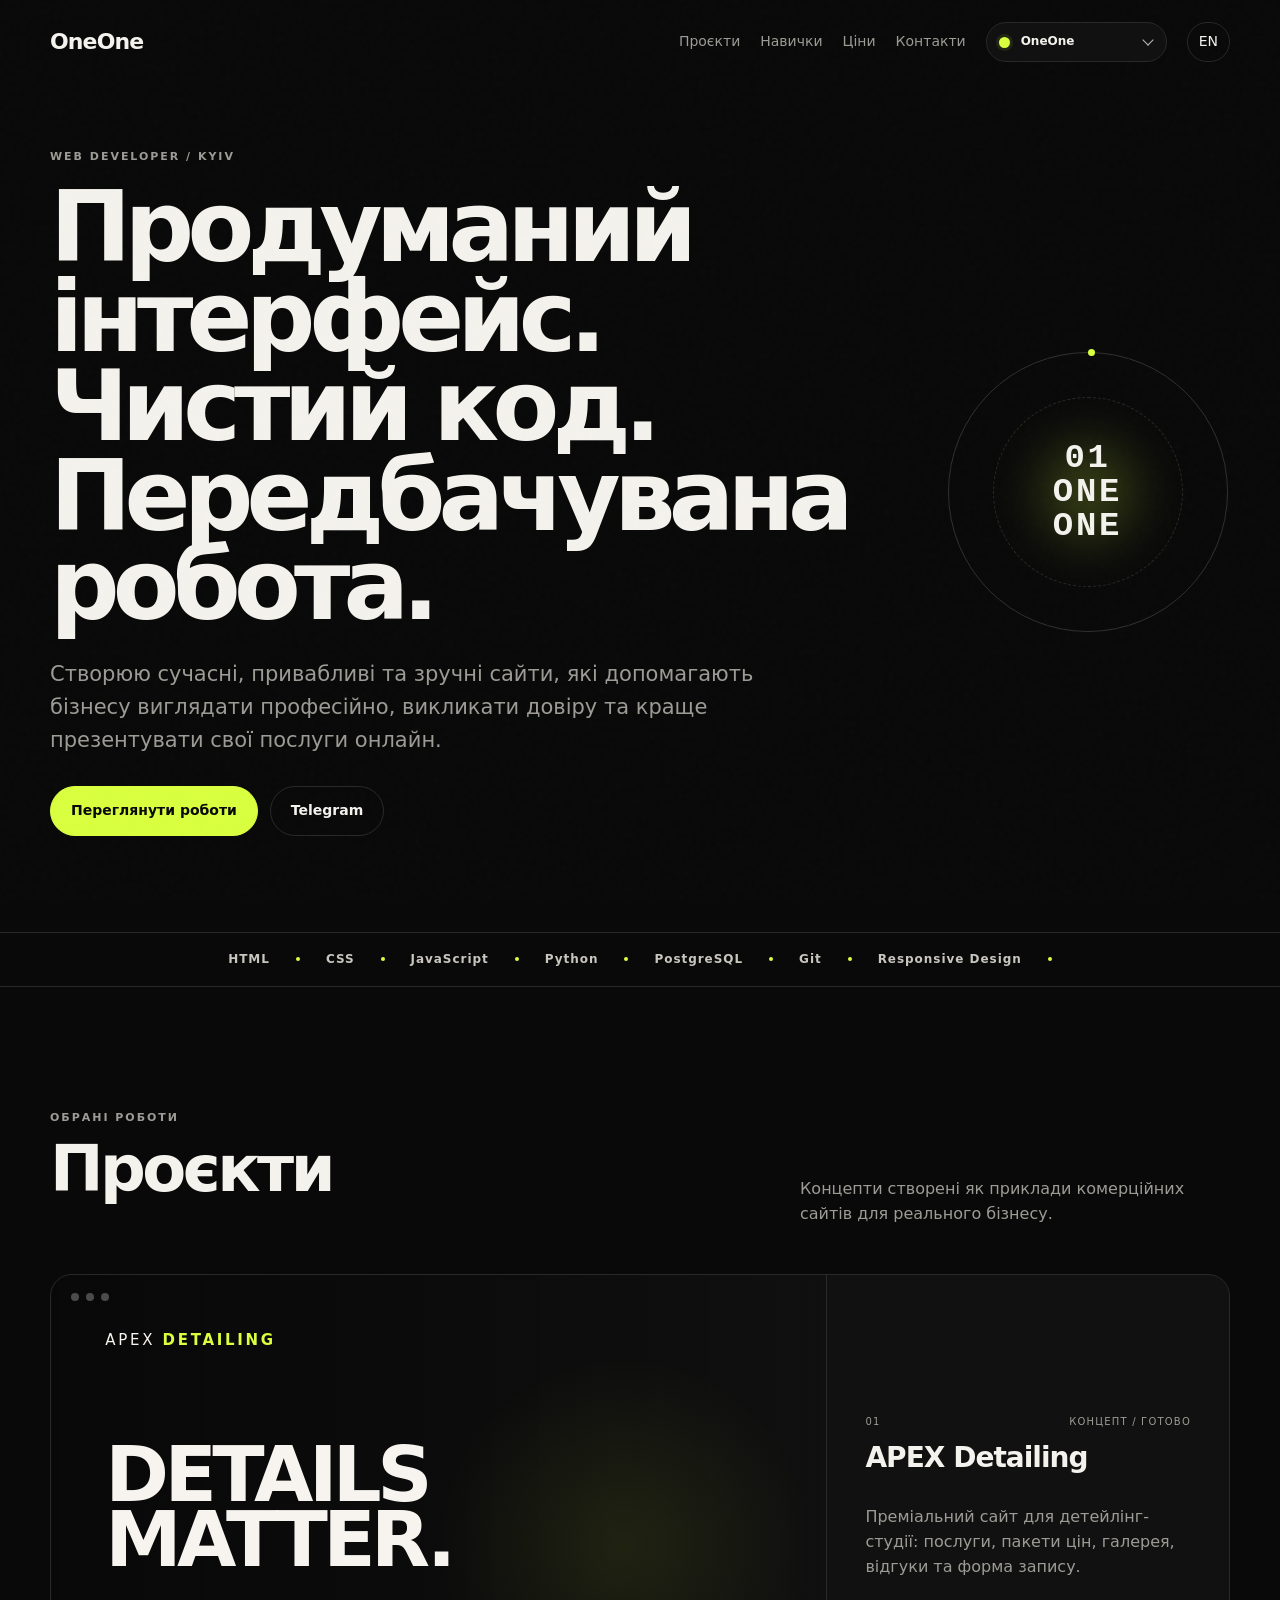
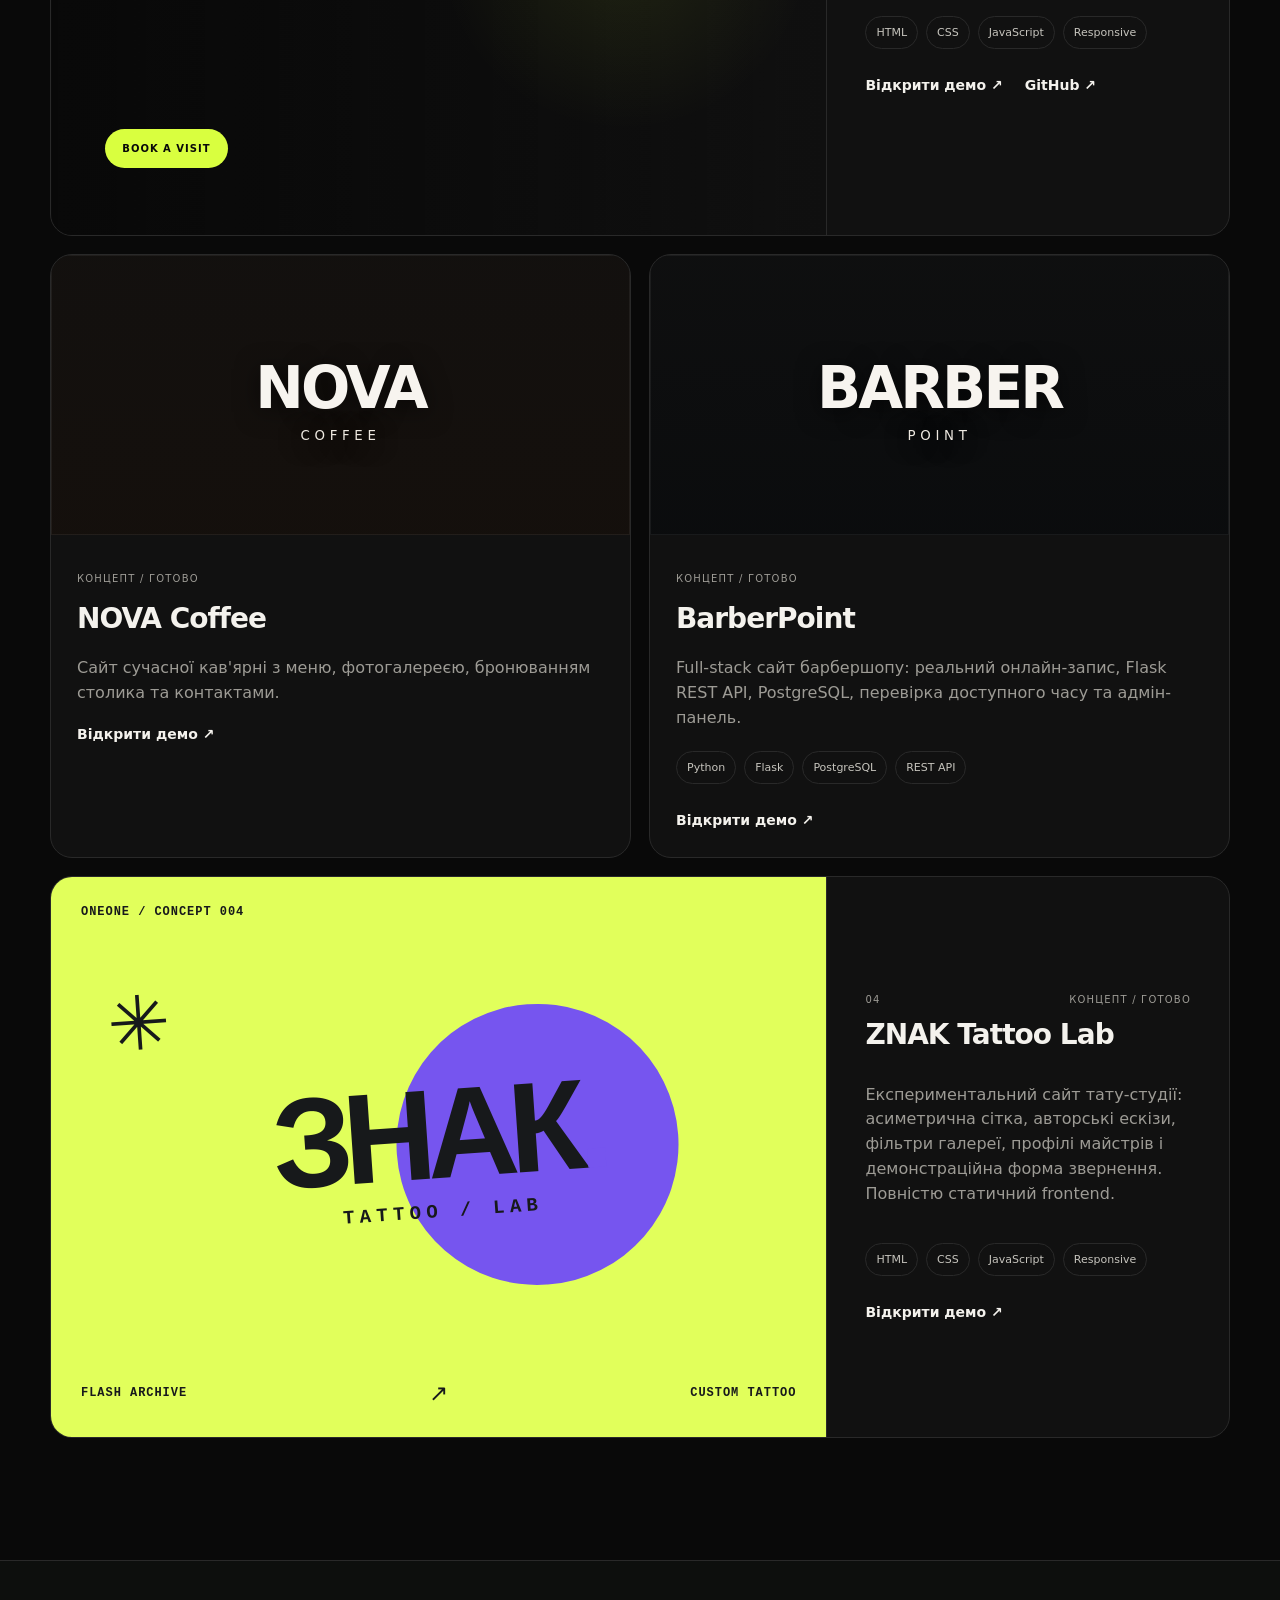
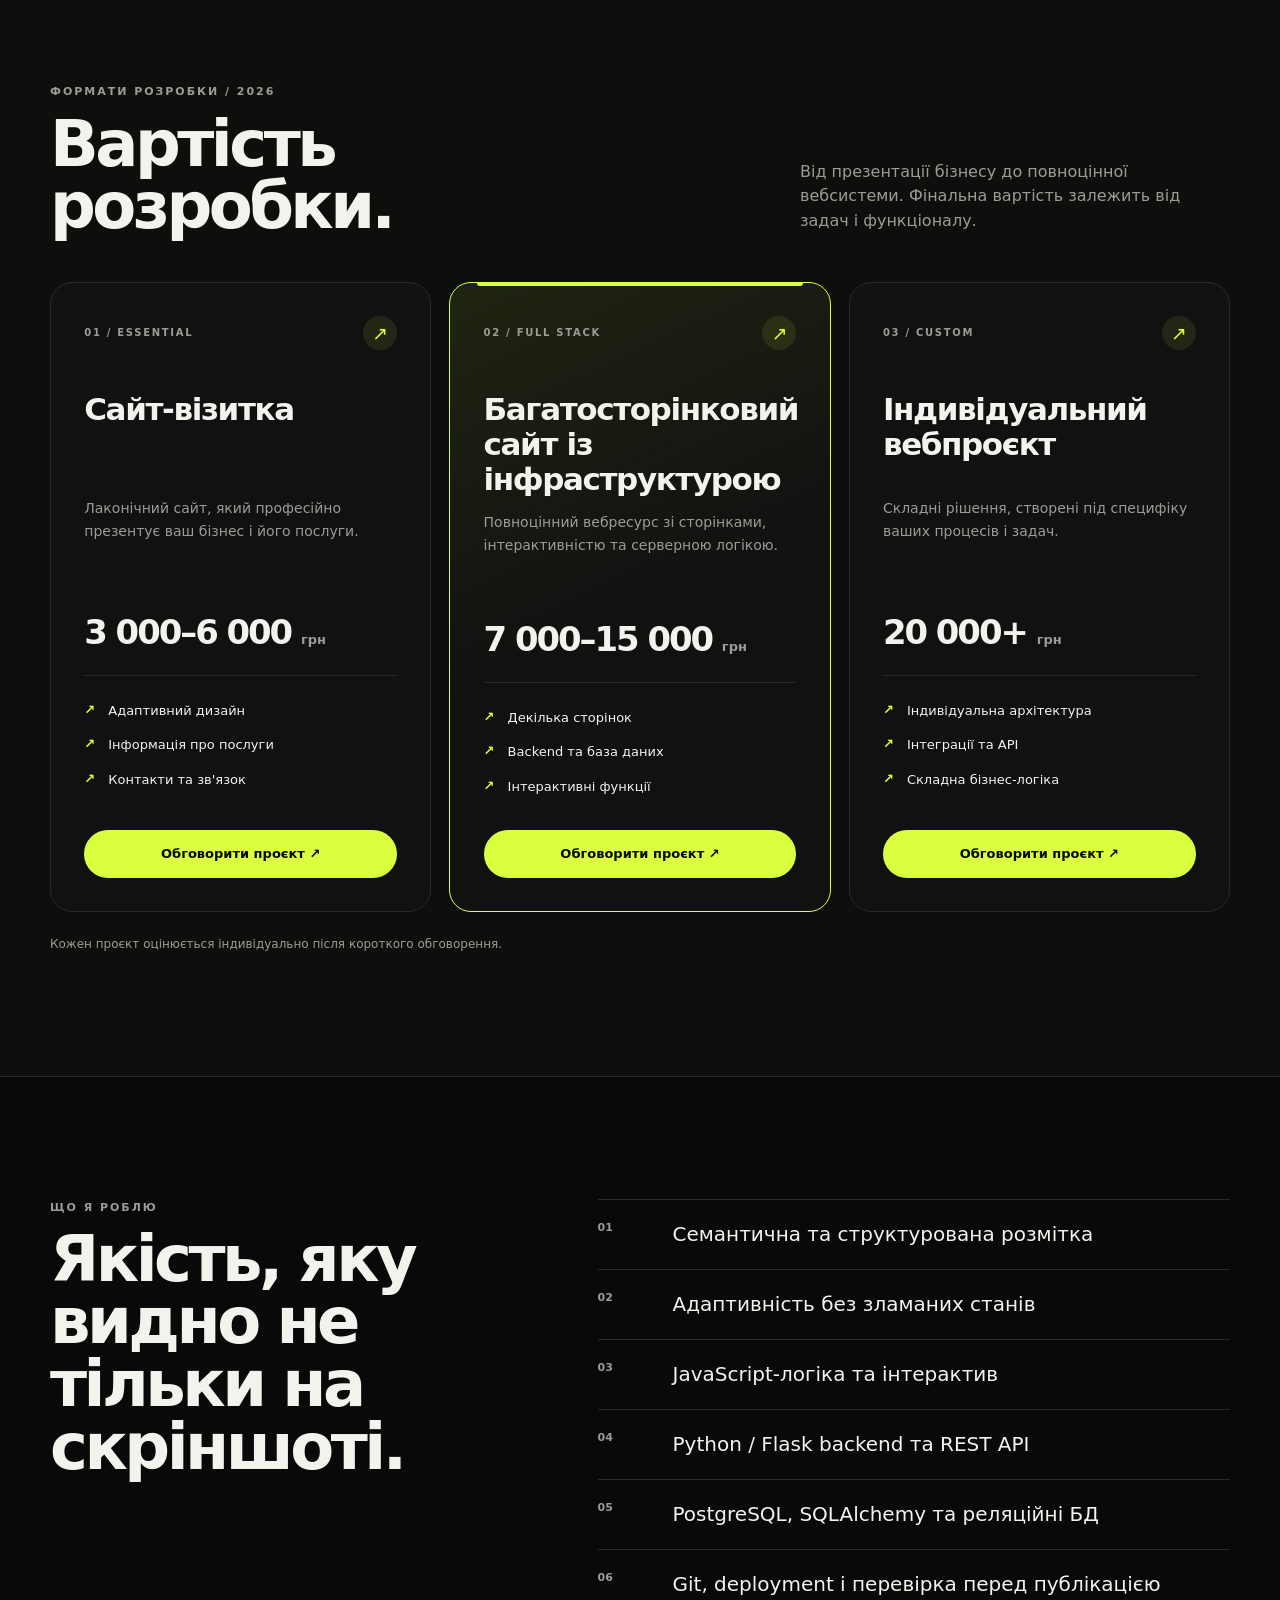
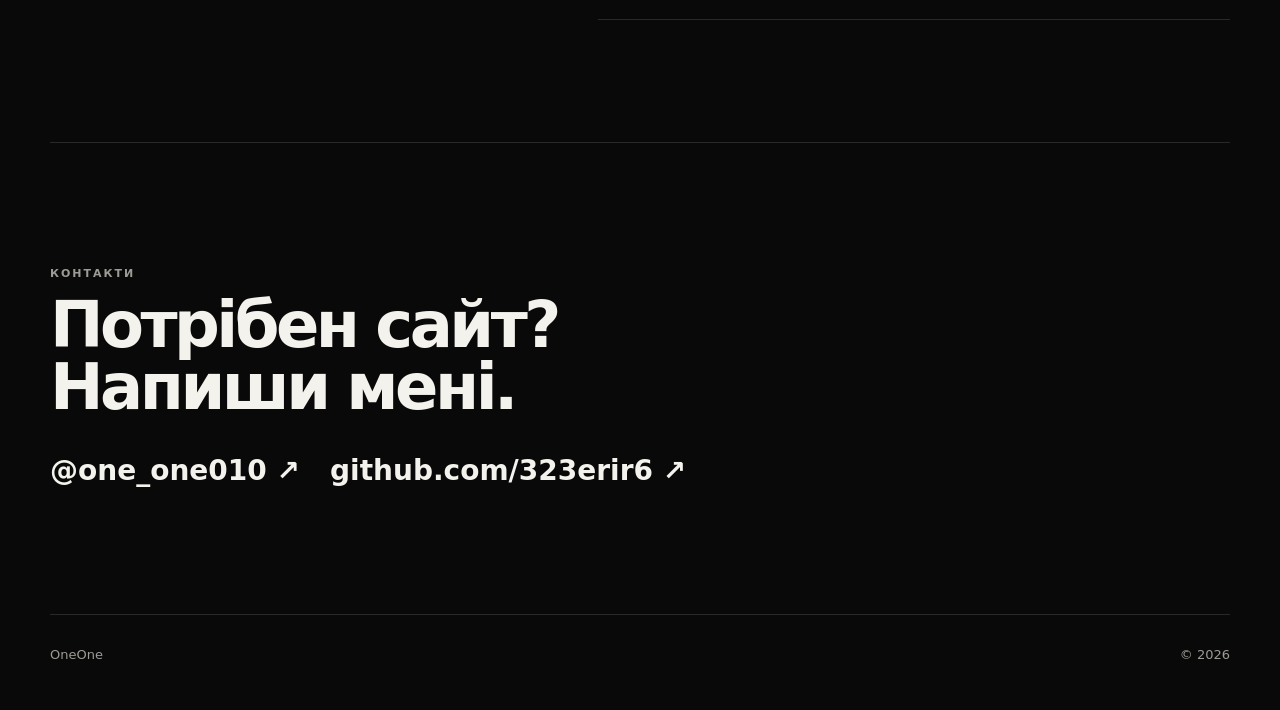
==== commit 7ea943e8: "Polish transitions across portfolio and demos; remove scrolling text bands" ====
--- a/index.html
+++ b/index.html
@@ -15,7 +15,7 @@
     } catch {}
   </script>
   <link rel="stylesheet" href="styles.css?v=20261109-znak" />
-  <script src="script.js?v=20261103-custom-dropdown2" defer></script>
+  <script src="script.js?v=20261109-smooth" defer></script>
 
   <!-- OneOne production metadata -->
   <link rel="canonical" href="https://323erir6.github.io/" />
--- a/styles.css
+++ b/styles.css
@@ -579,3 +579,53 @@
 .znak-portfolio-preview:hover .znak-portfolio-art{transform:rotate(0);transition:transform .3s ease}
 @media(max-width:700px){.znak-portfolio-preview{min-height:365px;padding:22px}.znak-portfolio-art{min-height:250px}.znak-portfolio-art strong{font-size:clamp(78px,18vw,140px)}.znak-portfolio-art small{font-size:14px}.znak-portfolio-sigil{font-size:50px}}
 @media(prefers-reduced-motion:reduce){.znak-portfolio-preview:hover .znak-portfolio-art{transition:none}}
+
+/* No scrolling words: keep the technologies in a stationary, readable row. */
+.ticker-track { display:flex; justify-content:center; width:100%; max-width:100%;
+  transform:none!important; will-change:auto; }
+.ticker-group { display:flex; flex-wrap:wrap; justify-content:center; white-space:normal;
+  gap:12px 26px; padding-right:0; }
+@media(max-width:600px){ .ticker-group{gap:10px 15px; font-size:10px;} }
+@media (prefers-reduced-motion:no-preference) {
+  body, .project-featured, .card, .pricing-section, .pricing-card {
+    transition: background-color .5s cubic-bezier(.22, 1, .36, 1), color .4s cubic-bezier(.22, 1, .36, 1),
+      border-color .4s cubic-bezier(.22, 1, .36, 1), box-shadow .45s cubic-bezier(.22, 1, .36, 1);
+  }
+  .theme-menu { transition: opacity .34s cubic-bezier(.22, 1, .36, 1), transform .42s cubic-bezier(.22, 1, .36, 1),
+     visibility 0s linear .42s; }
+  .theme-picker.is-open .theme-menu {
+    transition: opacity .34s cubic-bezier(.22, 1, .36, 1), transform .42s cubic-bezier(.22, 1, .36, 1), visibility 0s; }
+  .project-visual, .project-card .thumb, .znak-portfolio-art {
+    transition: transform .6s cubic-bezier(.22, 1, .36, 1), filter .6s cubic-bezier(.22, 1, .36, 1);
+  }
+  .project-visual:hover { filter: brightness(1.07); }
+}
+
+/* OneOne motion refinement (2026-11-09): intentional easing, no sudden state jumps. */
+@media (prefers-reduced-motion: no-preference) {
+  a, button, input, textarea, select {
+    transition: color .32s cubic-bezier(.22, 1, .36, 1), background-color .32s cubic-bezier(.22, 1, .36, 1),
+      border-color .32s cubic-bezier(.22, 1, .36, 1), box-shadow .4s cubic-bezier(.22, 1, .36, 1),
+      opacity .32s cubic-bezier(.22, 1, .36, 1), transform .42s cubic-bezier(.22, 1, .36, 1),
+      filter .4s cubic-bezier(.22, 1, .36, 1);
+  }
+  :is(.card, .project-card, .project-featured, .pricing-card, .price-card,
+      .booking-card, .blocked-card, .barber-admin-card, .shot, .gallery figure,
+      .flash-card, .artist, .admin-calendar-day, .stats article, .panel) {
+    transition: transform .45s cubic-bezier(.22, 1, .36, 1), background-color .35s cubic-bezier(.22, 1, .36, 1),
+      border-color .35s cubic-bezier(.22, 1, .36, 1), box-shadow .45s cubic-bezier(.22, 1, .36, 1),
+      opacity .35s cubic-bezier(.22, 1, .36, 1), filter .45s cubic-bezier(.22, 1, .36, 1);
+  }
+  :is(.project-card, .pricing-card, .price-card, .flash-card, .shot, .artist, .booking-card,
+      .barber-admin-card):hover {
+    transition-timing-function: cubic-bezier(.22, 1, .36, 1);
+  }
+}
+@media (prefers-reduced-motion: reduce) {
+  html { scroll-behavior: auto !important; }
+  *, *::before, *::after {
+    animation-duration: .01ms !important;
+    animation-iteration-count: 1 !important;
+    transition-duration: .01ms !important;
+  }
+}
